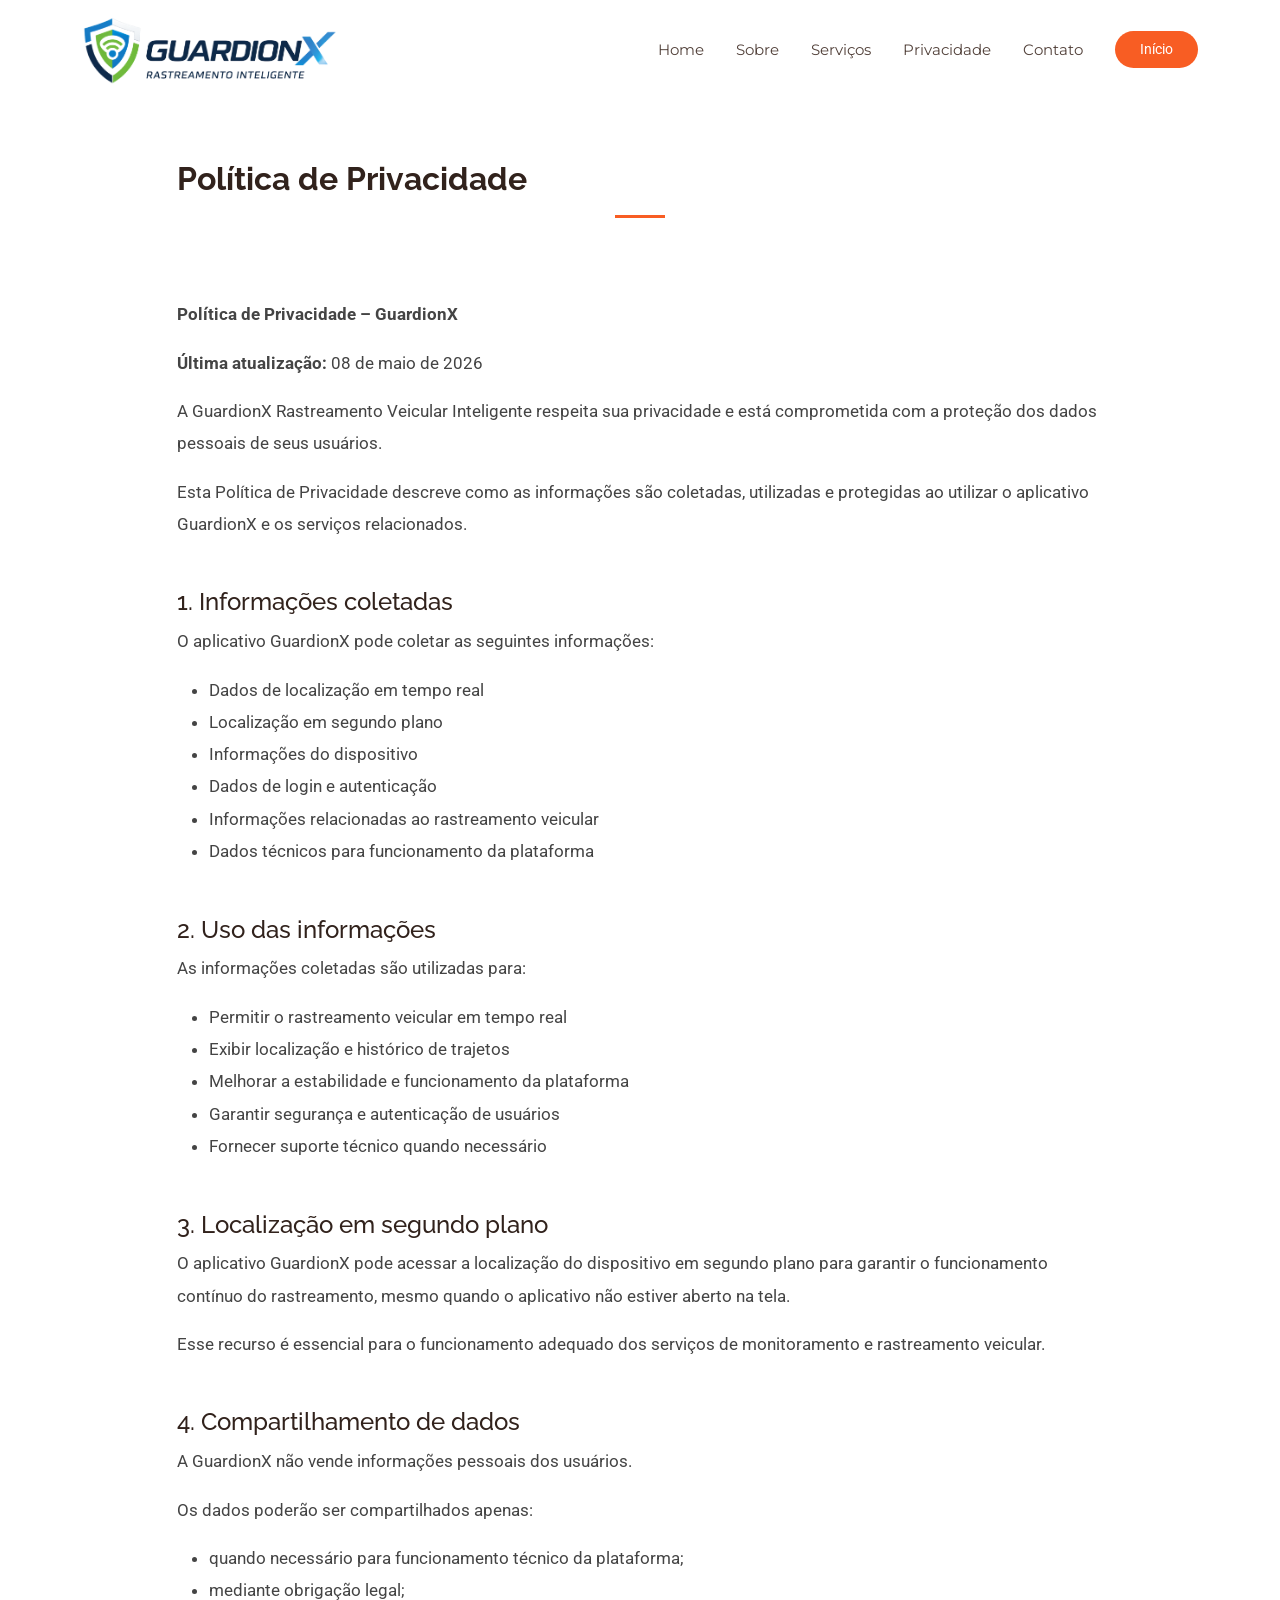
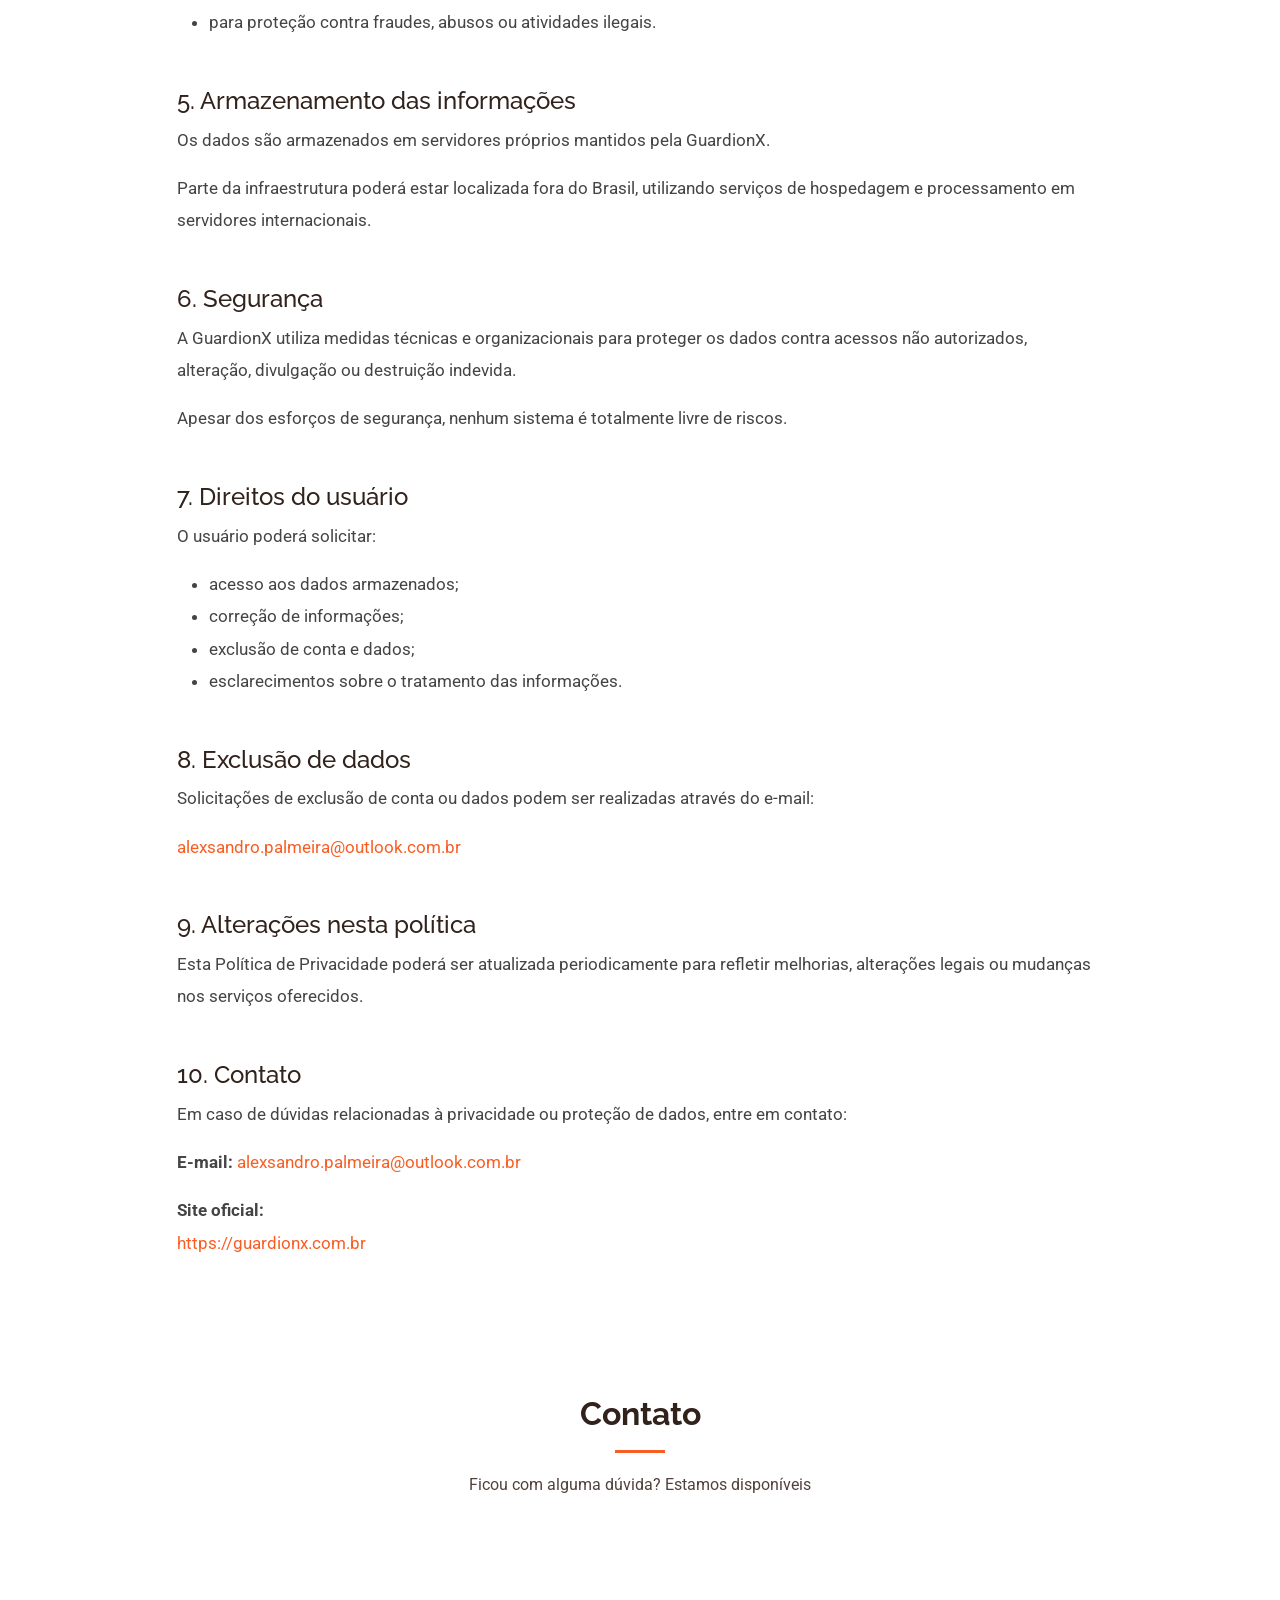
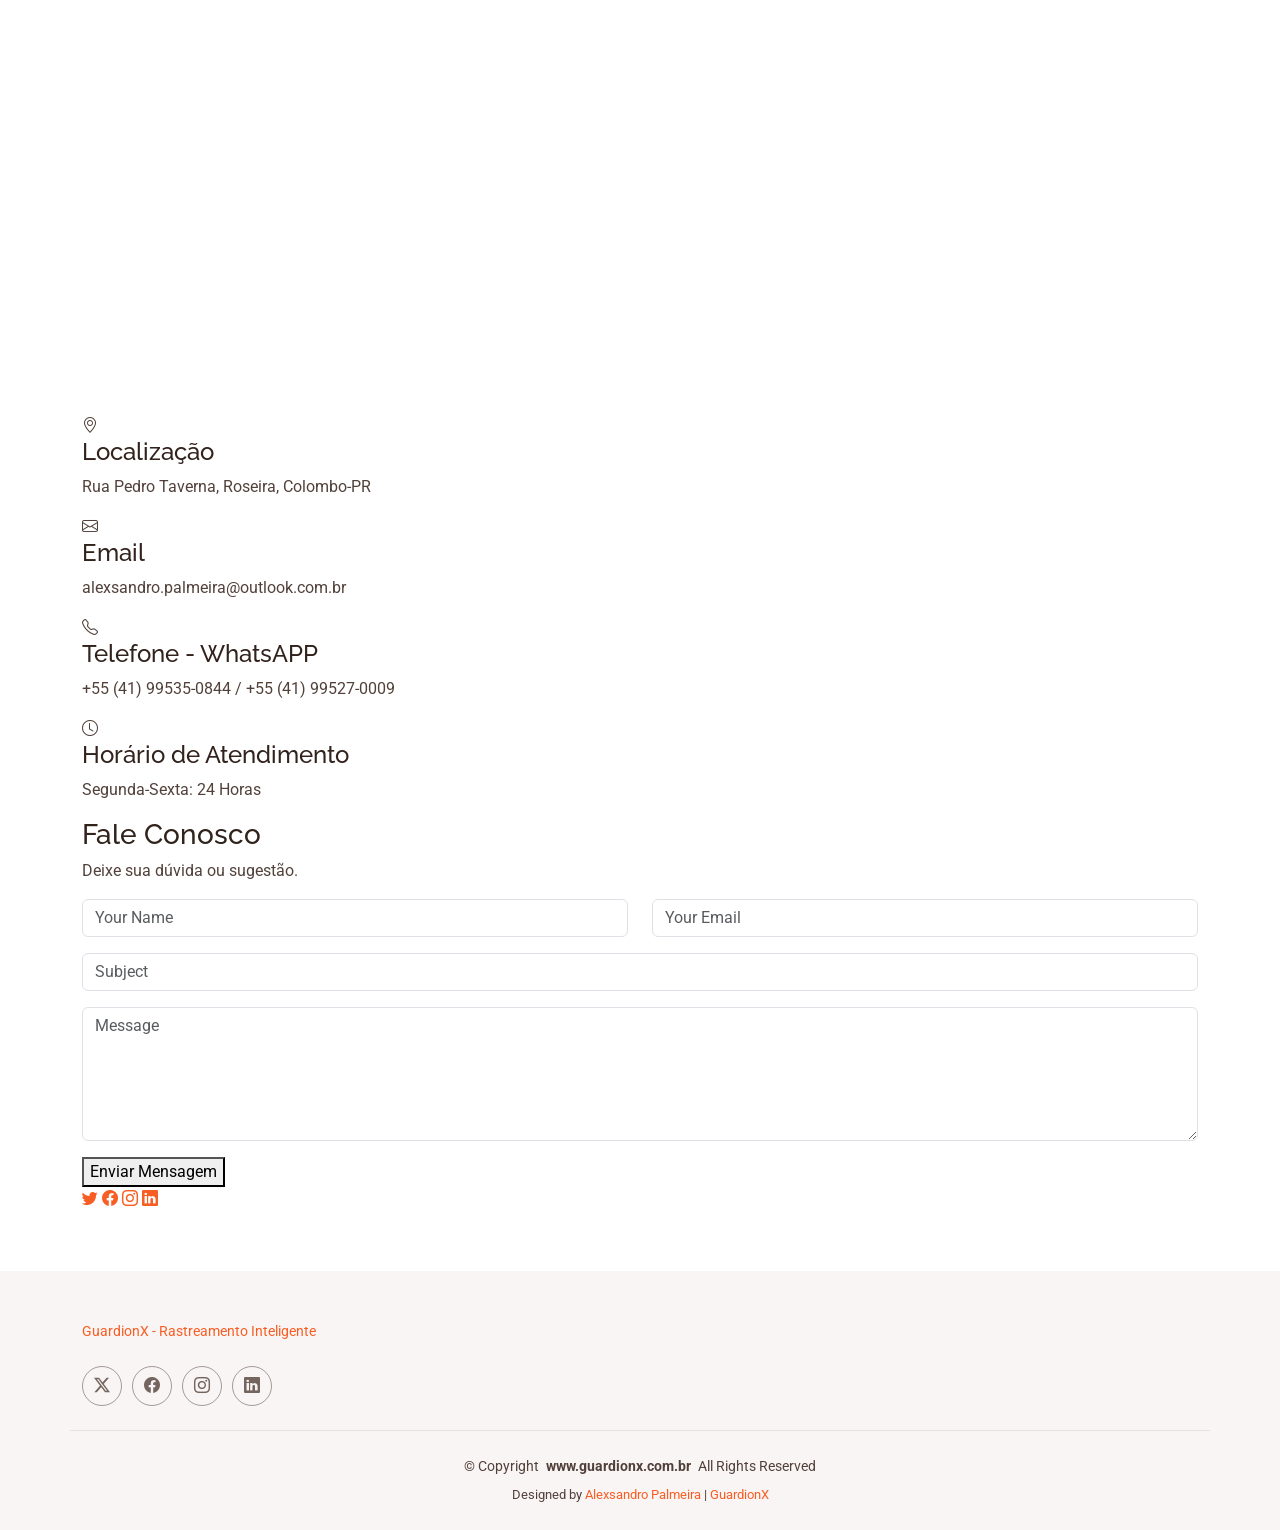
==== privacidade.html @ 287a5822 "Add files via upload" ====
<!DOCTYPE html>
<html lang="pt-BR">

<head>
  <meta charset="utf-8">
  <meta content="width=device-width, initial-scale=1.0" name="viewport">
  <!-- <title>GuardionX - Rastreamento Veicular</title> -->
  <title>Rastreamento Veicular em Curitiba e Brasil | GuardionX Monitoramento 24h</title>
  <!-- <meta name="description" content="">
  <meta name="keywords" content=""> -->
  <meta name="description" content="Rastreamento veicular com bloqueio remoto, monitoramento 24h e telemetria inteligente. Atendemos Curitiba e todo o Brasil. Proteja seu veículo com a GuardionX.">
  <meta name="keywords" content="rastreamento veicular, rastreador veicular, bloqueador veicular, monitoramento de veículos, rastreamento Curitiba, rastreador carro, segurança veicular, rastreamento Colombo, rastreamento Quatro Barras, rastreamento São Jose dos Pinhais, rastreamento Araucaria, rastreamento Fazenda Rio Grande, rastreamento Piraquara">


  <!-- Favicons -->
  <link href="assets/img/logotopo.png" rel="icon">
  <link href="assets/img/apple-touch-icon.png" rel="apple-touch-icon">

  <!-- Fonts -->
  <link href="https://fonts.googleapis.com" rel="preconnect">
  <link href="https://fonts.gstatic.com" rel="preconnect" crossorigin>
  <link href="https://fonts.googleapis.com/css2?family=Roboto:ital,wght@0,100;0,300;0,400;0,500;0,700;0,900;1,100;1,300;1,400;1,500;1,700;1,900&family=Montserrat:ital,wght@0,100;0,200;0,300;0,400;0,500;0,600;0,700;0,800;0,900;1,100;1,200;1,300;1,400;1,500;1,600;1,700;1,800;1,900&family=Raleway:ital,wght@0,100;0,200;0,300;0,400;0,500;0,600;0,700;0,800;0,900;1,100;1,200;1,300;1,400;1,500;1,600;1,700;1,800;1,900&display=swap" rel="stylesheet">

  <!-- Vendor CSS Files -->
  <link href="assets/vendor/bootstrap/css/bootstrap.min.css" rel="stylesheet">
  <link href="assets/vendor/bootstrap-icons/bootstrap-icons.css" rel="stylesheet">
  <link href="assets/vendor/aos/aos.css" rel="stylesheet">
  <link href="assets/vendor/swiper/swiper-bundle.min.css" rel="stylesheet">

  <!-- Main CSS File -->
  <link href="assets/css/main.css" rel="stylesheet">

  <!-- =======================================================
  * Template Name: Scout
  * Template URL: https://bootstrapmade.com/scout-bootstrap-multipurpose-template/
  * Updated: May 05 2025 with Bootstrap v5.3.5
  * Author: BootstrapMade.com
  * License: https://bootstrapmade.com/license/
  ======================================================== -->
<script type="application/ld+json">
{
  "@context": "https://schema.org",
  "@type": "LocalBusiness",
  "name": "GuardionX",
  "image": "https://www.guardionx.com.br/assets/img/logo.png",
  "address": {
    "@type": "PostalAddress",
    "streetAddress": "Rua Pedro Taverna",
    "addressLocality": "Colombo",
    "addressRegion": "PR",
    "addressCountry": "BR"
  },
  "telephone": "+5541995350844",
  "url": "https://www.guardionx.com.br"
}
</script>

</head>

<body class="index-page">

  <header id="header" class="header d-flex align-items-center sticky-top">
    <div class="container-fluid container-xl position-relative d-flex align-items-center">

      <a href="index.html" class="logo d-flex align-items-center me-auto">
        <!-- Uncomment the line below if you also wish to use an image logo -->
        <!-- <img src="assets/img/logo.webp" alt=""> -->
        <img src="assets/img/logo.png" alt="Logotipo da GuardionX - Rastreamento Veicular Inteligente">
        <!--<h1 class="sitename"><b>GuardionX</b> - Rastreamento Veicular Inteligente</h1>-->
      </a>

      <nav id="navmenu" class="navmenu">
        <ul>
          <li><a href="index.html#home" class="active">Home</a></li>
          <li><a href="index.html#sobre">Sobre</a></li>
          <li><a href="index.html#services">Serviços</a></li>
          <li><a href="privacidade.html">Privacidade</a></li>
         <!-- <li class="dropdown"><a href="#"><span>Menu</span> <i class="bi bi-chevron-down toggle-dropdown"></i></a>
            <ul>
              <li><a href="#">Dropdown 1</a></li>
              <li class="dropdown"><a href="#"><span>Deep Dropdown</span> <i class="bi bi-chevron-down toggle-dropdown"></i></a>
                <ul>
                  <li><a href="#">Deep Dropdown 1</a></li>
                  <li><a href="#">Deep Dropdown 2</a></li>
                  <li><a href="#">Deep Dropdown 3</a></li>
                  <li><a href="#">Deep Dropdown 4</a></li>
                  <li><a href="#">Deep Dropdown 5</a></li>
                </ul>
              </li> 
              <li><a href="#">Dropdown 2</a></li>
              <li><a href="#">Dropdown 3</a></li>
              <li><a href="#">Dropdown 4</a></li>
            </ul>
          </li> -->
          <li><a href="#contato">Contato</a></li>
        </ul>
        <i class="mobile-nav-toggle d-xl-none bi bi-list"></i>
      </nav>

      <a class="btn-getstarted" href="index.html#sobre">Início</a>

    </div>
  </header>

  <main class="main">



    <!-- sobre Section -->
<section id="privacidade" class="section">

  <div class="container" data-aos="fade-up">

    <div class="row justify-content-center">
      <div class="col-lg-10">

        <div class="section-title" style="text-align: left;">
          <h2>Política de Privacidade</h2>
        </div>

        <div style="font-size: 17px; line-height: 1.9; color: #444; text-align: left;">

          <p>
            <strong>Política de Privacidade – GuardionX</strong>
          </p>

          <p>
            <strong>Última atualização:</strong> 08 de maio de 2026
          </p>

          <p>
            A GuardionX Rastreamento Veicular Inteligente respeita sua privacidade e está comprometida com a proteção dos dados pessoais de seus usuários.
          </p>

          <p>
            Esta Política de Privacidade descreve como as informações são coletadas, utilizadas e protegidas ao utilizar o aplicativo GuardionX e os serviços relacionados.
          </p>

          <br>

          <h4>1. Informações coletadas</h4>

          <p>
            O aplicativo GuardionX pode coletar as seguintes informações:
          </p>

          <ul>
            <li>Dados de localização em tempo real</li>
            <li>Localização em segundo plano</li>
            <li>Informações do dispositivo</li>
            <li>Dados de login e autenticação</li>
            <li>Informações relacionadas ao rastreamento veicular</li>
            <li>Dados técnicos para funcionamento da plataforma</li>
          </ul>

          <br>

          <h4>2. Uso das informações</h4>

          <p>
            As informações coletadas são utilizadas para:
          </p>

          <ul>
            <li>Permitir o rastreamento veicular em tempo real</li>
            <li>Exibir localização e histórico de trajetos</li>
            <li>Melhorar a estabilidade e funcionamento da plataforma</li>
            <li>Garantir segurança e autenticação de usuários</li>
            <li>Fornecer suporte técnico quando necessário</li>
          </ul>

          <br>

          <h4>3. Localização em segundo plano</h4>

          <p>
            O aplicativo GuardionX pode acessar a localização do dispositivo em segundo plano para garantir o funcionamento contínuo do rastreamento, mesmo quando o aplicativo não estiver aberto na tela.
          </p>

          <p>
            Esse recurso é essencial para o funcionamento adequado dos serviços de monitoramento e rastreamento veicular.
          </p>

          <br>

          <h4>4. Compartilhamento de dados</h4>

          <p>
            A GuardionX não vende informações pessoais dos usuários.
          </p>

          <p>
            Os dados poderão ser compartilhados apenas:
          </p>

          <ul>
            <li>quando necessário para funcionamento técnico da plataforma;</li>
            <li>mediante obrigação legal;</li>
            <li>para proteção contra fraudes, abusos ou atividades ilegais.</li>
          </ul>

          <br>

          <h4>5. Armazenamento das informações</h4>

          <p>
            Os dados são armazenados em servidores próprios mantidos pela GuardionX.
          </p>

          <p>
            Parte da infraestrutura poderá estar localizada fora do Brasil, utilizando serviços de hospedagem e processamento em servidores internacionais.
          </p>

          <br>

          <h4>6. Segurança</h4>

          <p>
            A GuardionX utiliza medidas técnicas e organizacionais para proteger os dados contra acessos não autorizados, alteração, divulgação ou destruição indevida.
          </p>

          <p>
            Apesar dos esforços de segurança, nenhum sistema é totalmente livre de riscos.
          </p>

          <br>

          <h4>7. Direitos do usuário</h4>

          <p>
            O usuário poderá solicitar:
          </p>

          <ul>
            <li>acesso aos dados armazenados;</li>
            <li>correção de informações;</li>
            <li>exclusão de conta e dados;</li>
            <li>esclarecimentos sobre o tratamento das informações.</li>
          </ul>

          <br>

          <h4>8. Exclusão de dados</h4>

          <p>
            Solicitações de exclusão de conta ou dados podem ser realizadas através do e-mail:
          </p>

          <p>
            <a href="mailto:alexsandro.palmeira@outlook.com.br">
              alexsandro.palmeira@outlook.com.br
            </a>
          </p>

          <br>

          <h4>9. Alterações nesta política</h4>

          <p>
            Esta Política de Privacidade poderá ser atualizada periodicamente para refletir melhorias, alterações legais ou mudanças nos serviços oferecidos.
          </p>

          <br>

          <h4>10. Contato</h4>

          <p>
            Em caso de dúvidas relacionadas à privacidade ou proteção de dados, entre em contato:
          </p>

          <p>
            <strong>E-mail:</strong>
            <a href="mailto:alexsandro.palmeira@outlook.com.br">
              alexsandro.palmeira@outlook.com.br
            </a>
          </p>

          <p>
            <strong>Site oficial:</strong><br>
            <a href="https://guardionx.com.br" target="_blank">
              https://guardionx.com.br
            </a>
          </p>

        </div>

      </div>
    </div>

  </div>

</section>

  

    <!-- contato Section -->
    <section id="contato" class="contato section">
      <!-- Section Title -->
      <div class="container section-title" data-aos="fade-up">
        <h2>Contato</h2>
        <p>Ficou com alguma dúvida? Estamos disponíveis </p>
      </div><!-- End Section Title -->

      <div class="container" data-aos="fade-up" data-aos-delay="100">
        <div class="contato-main-wrapper">
          <div class="map-wrapper">
          <iframe src="https://www.google.com/maps/embed?pb=!1m18!1m12!1m3!1d758.387346179599!2d-49.11695130306525!3d-25.286777618746502!2m3!1f0!2f0!3f0!3m2!1i1024!2i768!4f13.1!3m3!1m2!1s0x94dceb850fc1c903%3A0x12a5a2acbe711bee!2sGuardionX!5e0!3m2!1spt-BR!2sbr!4v1777332473505!5m2!1spt-BR!2sbr" width="600" height="450" style="border:0;" allowfullscreen="" loading="lazy" referrerpolicy="no-referrer-when-downgrade"></iframe>
          </div>

          <div class="contato-content">
            <div class="contato-cards-container" data-aos="fade-up" data-aos-delay="300">
              <div class="contato-card">
                <div class="icon-box">
                  <i class="bi bi-geo-alt"></i>
                </div>
                <div class="contato-text">
                  <h4>Localização</h4>
                  <p>Rua Pedro Taverna, Roseira, Colombo-PR </p>
                </div>
              </div>

              <div class="contato-card">
                <div class="icon-box">
                  <i class="bi bi-envelope"></i>
                </div>
                <div class="contato-text">
                  <h4>Email</h4>
                  <p>alexsandro.palmeira@outlook.com.br</p>
                </div>
              </div>

              <div class="contato-card">
                <div class="icon-box">
                  <i class="bi bi-telephone"></i>
                </div>
                <div class="contato-text">
                  <h4>Telefone - WhatsAPP</h4>
                  <p>+55 (41) 99535-0844 / +55 (41) 99527-0009</p>
                </div>
              </div>

              <div class="contato-card">
                <div class="icon-box">
                  <i class="bi bi-clock"></i>
                </div>
                <div class="contato-text">
                  <h4>Horário de Atendimento</h4>
                  <p>Segunda-Sexta: 24 Horas</p>
                </div>
              </div>
            </div>

            <div class="contato-form-container" data-aos="fade-up" data-aos-delay="400">
              <h3>Fale Conosco</h3>
              <p>Deixe sua dúvida ou sugestão.</p>

              <form action="forms/contato.php" method="post" class="php-email-form">
                <div class="row">
                  <div class="col-md-6 form-group">
                    <input type="text" name="name" class="form-control" id="name" placeholder="Your Name" required="">
                  </div>
                  <div class="col-md-6 form-group mt-3 mt-md-0">
                    <input type="email" class="form-control" name="email" id="email" placeholder="Your Email" required="">
                  </div>
                </div>
                <div class="form-group mt-3">
                  <input type="text" class="form-control" name="subject" id="subject" placeholder="Subject" required="">
                </div>
                <div class="form-group mt-3">
                  <textarea class="form-control" name="message" rows="5" placeholder="Message" required=""></textarea>
                </div>

                <div class="my-3">
                  <div class="loading">Carregando</div>
                  <div class="error-message"></div>
                  <div class="sent-message">Sua Mensagem foi enviada. Obrigado!</div>
                </div>

                <div class="form-submit">
                  <button type="submit">Enviar Mensagem</button>
                  <div class="social-links">
                    <a href="#"><i class="bi bi-twitter"></i></a>
                    <a href="#"><i class="bi bi-facebook"></i></a>
                    <a href="#"><i class="bi bi-instagram"></i></a>
                    <a href="#"><i class="bi bi-linkedin"></i></a>
                  </div>
                </div>
              </form>
            </div>
          </div>
        </div>
      </div>
    </section><!-- /contato Section -->

  </main>

  <footer id="footer" class="footer position-relative light-background">

    <div class="container footer-top">
      <div class="row gy-4">
        <div class="col-lg-4 col-md-6 footer-sobre">
          <a href="index.html" class="logo d-flex align-items-center">
            <span class="sitename">GuardionX - Rastreamento Inteligente</span>
          </a>
         <!-- <div class="footer-contato pt-3">
            <p>Rua Pedro Taver</p>
            <p>New York, NY 535022</p>
            <p class="mt-3"><strong>Phone:</strong> <span>+1 5589 55488 55</span></p>
            <p><strong>Email:</strong> <span>info@example.com</span></p>
          </div> -->
          <div class="social-links d-flex mt-4">
            <a href=""><i class="bi bi-twitter-x"></i></a>
            <a href=""><i class="bi bi-facebook"></i></a>
            <a href=""><i class="bi bi-instagram"></i></a>
            <a href=""><i class="bi bi-linkedin"></i></a>
          </div>
        </div>

      <!--  <div class="col-lg-2 col-md-3 footer-links">
          <h4>Useful Links</h4>
          <ul>
            <li><a href="#">Home</a></li>
            <li><a href="#">sobre us</a></li>
            <li><a href="#">Services</a></li>
            <li><a href="#">Terms of service</a></li>
            <li><a href="#">Privacy policy</a></li>
          </ul>
        </div>

        <div class="col-lg-2 col-md-3 footer-links">
          <h4>Our Services</h4>
          <ul>
            <li><a href="#">Web Design</a></li>
            <li><a href="#">Web Development</a></li>
            <li><a href="#">Product Management</a></li>
            <li><a href="#">Marketing</a></li>
            <li><a href="#">Graphic Design</a></li>
          </ul>
        </div>

        <div class="col-lg-2 col-md-3 footer-links">
          <h4>Hic solutasetp</h4>
          <ul>
            <li><a href="#">Molestiae accusamus iure</a></li>
            <li><a href="#">Excepturi dignissimos</a></li>
            <li><a href="#">Suscipit distinctio</a></li>
            <li><a href="#">Dilecta</a></li>
            <li><a href="#">Sit quas consectetur</a></li>
          </ul>
        </div>

        <div class="col-lg-2 col-md-3 footer-links">
          <h4>Nobis illum</h4>
          <ul>
            <li><a href="#">Ipsam</a></li>
            <li><a href="#">Laudantium dolorum</a></li>
            <li><a href="#">Dinera</a></li>
            <li><a href="#">Trodelas</a></li>
            <li><a href="#">Flexo</a></li>
          </ul>
        </div>

      </div>
    </div> -->

    <div class="container copyright text-center mt-4">
      <p>© <span>Copyright</span> <strong class="px-1 sitename">www.guardionx.com.br</strong> <span>All Rights Reserved</span></p>
      <div class="credits">
        <!-- All the links in the footer should remain intact. -->
        <!-- You can delete the links only if you've purchased the pro version. -->
        <!-- Licensing information: https://bootstrapmade.com/license/ -->
        <!-- Purchase the pro version with working PHP/AJAX contato form: [buy-url] -->
        Designed by <a href="https://wwww.guardionx.com.br/">Alexsandro Palmeira</a> | <a href="https://guardionx.com.br">GuardionX</a>
      </div>
    </div>

  </footer>

  <!-- Scroll Top -->
  <a href="#" id="scroll-top" class="scroll-top d-flex align-items-center justify-content-center"><i class="bi bi-arrow-up-short"></i></a>

  <!-- Vendor JS Files -->
  <script src="assets/vendor/bootstrap/js/bootstrap.bundle.min.js"></script>
  <script src="assets/vendor/php-email-form/validate.js"></script>
  <script src="assets/vendor/aos/aos.js"></script>
  <script src="assets/vendor/purecounter/purecounter_vanilla.js"></script>
  <script src="assets/vendor/swiper/swiper-bundle.min.js"></script>

  <!-- Main JS File -->
  <script src="assets/js/main.js"></script>

</body>

</html>
---- assets/css/main.css ----
/**
* Template Name: Scout
* Template URL: https://bootstrapmade.com/scout-bootstrap-multipurpose-template/
* Updated: May 05 2025 with Bootstrap v5.3.5
* Author: BootstrapMade.com
* License: https://bootstrapmade.com/license/
*/

/*--------------------------------------------------------------
# Font & Color Variables
# Help: https://bootstrapmade.com/color-system/
--------------------------------------------------------------*/
/* Fonts */
:root {
  --default-font: "Roboto",  system-ui, -apple-system, "Segoe UI", Roboto, "Helvetica Neue", Arial, "Noto Sans", "Liberation Sans", sans-serif, "Apple Color Emoji", "Segoe UI Emoji", "Segoe UI Symbol", "Noto Color Emoji";
  --heading-font: "Raleway",  sans-serif;
  --nav-font: "Montserrat",  sans-serif;
}

/* Global Colors - The following color variables are used throughout the website. Updating them here will change the color scheme of the entire website */
:root { 
  --background-color: #ffffff; /* Background color for the entire website, including individual sections */
  --default-color: #52413a; /* Default color used for the majority of the text content across the entire website */
  --heading-color: #31221c; /* Color for headings, subheadings and title throughout the website */
  --accent-color: #f85d23; /* Accent color that represents your brand on the website. It's used for buttons, links, and other elements that need to stand out */
  --surface-color: #ffffff; /* The surface color is used as a background of boxed elements within sections, such as cards, icon boxes, or other elements that require a visual separation from the global background. */
  --contrast-color: #ffffff; /* Contrast color for text, ensuring readability against backgrounds of accent, heading, or default colors. */
}

/* Nav Menu Colors - The following color variables are used specifically for the navigation menu. They are separate from the global colors to allow for more customization options */
:root {
  --nav-color: #52413a;  /* The default color of the main navmenu links */
  --nav-hover-color: #f85d23; /* Applied to main navmenu links when they are hovered over or active */
  --nav-mobile-background-color: #ffffff; /* Used as the background color for mobile navigation menu */
  --nav-dropdown-background-color: #ffffff; /* Used as the background color for dropdown items that appear when hovering over primary navigation items */
  --nav-dropdown-color: #52413a; /* Used for navigation links of the dropdown items in the navigation menu. */
  --nav-dropdown-hover-color: #f85d23; /* Similar to --nav-hover-color, this color is applied to dropdown navigation links when they are hovered over. */
}

/* Color Presets - These classes override global colors when applied to any section or element, providing reuse of the sam color scheme. */

.light-background {
  --background-color: #f8f5f4;
  --surface-color: #ffffff;
}

.dark-background {
  --background-color: #060606;
  --default-color: #ffffff;
  --heading-color: #ffffff;
  --surface-color: #343333;
  --contrast-color: #ffffff;
}

/* Smooth scroll */
:root {
  scroll-behavior: smooth;
}

/*--------------------------------------------------------------
# General Styling & Shared Classes
--------------------------------------------------------------*/
body {
  color: var(--default-color);
  background-color: var(--background-color);
  font-family: var(--default-font);
}

a {
  color: var(--accent-color);
  text-decoration: none;
  transition: 0.3s;
}

a:hover {
  color: color-mix(in srgb, var(--accent-color), transparent 25%);
  text-decoration: none;
}

h1,
h2,
h3,
h4,
h5,
h6 {
  color: var(--heading-color);
  font-family: var(--heading-font);
}

/* PHP Email Form Messages
------------------------------*/
.php-email-form .error-message {
  display: none;
  background: #df1529;
  color: #ffffff;
  text-align: left;
  padding: 15px;
  margin-bottom: 24px;
  font-weight: 600;
}

.php-email-form .sent-message {
  display: none;
  color: #ffffff;
  background: #059652;
  text-align: center;
  padding: 15px;
  margin-bottom: 24px;
  font-weight: 600;
}

.php-email-form .loading {
  display: none;
  background: var(--surface-color);
  text-align: center;
  padding: 15px;
  margin-bottom: 24px;
}

.php-email-form .loading:before {
  content: "";
  display: inline-block;
  border-radius: 50%;
  width: 24px;
  height: 24px;
  margin: 0 10px -6px 0;
  border: 3px solid var(--accent-color);
  border-top-color: var(--surface-color);
  animation: php-email-form-loading 1s linear infinite;
}

@keyframes php-email-form-loading {
  0% {
    transform: rotate(0deg);
  }

  100% {
    transform: rotate(360deg);
  }
}

/*--------------------------------------------------------------
# Global Header
--------------------------------------------------------------*/
.header {
  color: var(--default-color);
  background-color: var(--background-color);
  padding: 15px 0;
  transition: all 0.5s;
  z-index: 997;
}

.header .logo {
  line-height: 1;
}

.header .logo img {
  max-height: 70px;
  margin-right: 8px;
}

.header .logo h1 {
  font-size: 26px;
  margin: 0;
  font-weight: 600;
  color: var(--heading-color);
}

.header .btn-getstarted,
.header .btn-getstarted:focus {
  color: var(--contrast-color);
  background: var(--accent-color);
  font-size: 14px;
  padding: 8px 25px;
  margin: 0 0 0 30px;
  border-radius: 50px;
  transition: 0.3s;
}

.header .btn-getstarted:hover,
.header .btn-getstarted:focus:hover {
  color: var(--contrast-color);
  background: color-mix(in srgb, var(--accent-color), transparent 15%);
}

@media (max-width: 1200px) {
  .header .logo {
    order: 1;
  }

  .header .btn-getstarted {
    order: 2;
    margin: 0 15px 0 0;
    padding: 6px 15px;
  }

  .header .navmenu {
    order: 3;
  }
}

/* Global Header on Scroll
------------------------------*/
.scrolled .header {
  --background-color: rgba(244, 239, 237, 0.95);
}

/*--------------------------------------------------------------
# Navigation Menu
--------------------------------------------------------------*/
/* Desktop Navigation */
@media (min-width: 1200px) {
  .navmenu {
    padding: 0;
  }

  .navmenu ul {
    margin: 0;
    padding: 0;
    display: flex;
    list-style: none;
    align-items: center;
  }

  .navmenu li {
    position: relative;
  }

  .navmenu>ul>li {
    white-space: nowrap;
    padding: 15px 14px;
  }

  .navmenu>ul>li:last-child {
    padding-right: 0;
  }

  .navmenu a,
  .navmenu a:focus {
    color: var(--nav-color);
    font-size: 15px;
    padding: 0 2px;
    font-family: var(--nav-font);
    font-weight: 400;
    display: flex;
    align-items: center;
    justify-content: space-between;
    white-space: nowrap;
    transition: 0.3s;
    position: relative;
  }

  .navmenu a i,
  .navmenu a:focus i {
    font-size: 12px;
    line-height: 0;
    margin-left: 5px;
    transition: 0.3s;
  }

  .navmenu>ul>li>a:before {
    content: "";
    position: absolute;
    width: 100%;
    height: 2px;
    bottom: -6px;
    left: 0;
    background-color: var(--accent-color);
    visibility: hidden;
    width: 0px;
    transition: all 0.3s ease-in-out 0s;
  }

  .navmenu a:hover:before,
  .navmenu li:hover>a:before,
  .navmenu .active:before {
    visibility: visible;
    width: 100%;
  }

  .navmenu li:hover>a,
  .navmenu .active,
  .navmenu .active:focus {
    color: var(--nav-hover-color);
  }

  .navmenu .dropdown ul {
    margin: 0;
    padding: 10px 0;
    background: var(--nav-dropdown-background-color);
    display: block;
    position: absolute;
    visibility: hidden;
    left: 14px;
    top: 130%;
    opacity: 0;
    transition: 0.3s;
    border-radius: 4px;
    z-index: 99;
    box-shadow: 0px 0px 30px rgba(0, 0, 0, 0.1);
  }

  .navmenu .dropdown ul li {
    min-width: 200px;
  }

  .navmenu .dropdown ul a {
    padding: 10px 20px;
    font-size: 15px;
    text-transform: none;
    color: var(--nav-dropdown-color);
  }

  .navmenu .dropdown ul a i {
    font-size: 12px;
  }

  .navmenu .dropdown ul a:hover,
  .navmenu .dropdown ul .active:hover,
  .navmenu .dropdown ul li:hover>a {
    color: var(--nav-dropdown-hover-color);
  }

  .navmenu .dropdown:hover>ul {
    opacity: 1;
    top: 100%;
    visibility: visible;
  }

  .navmenu .dropdown .dropdown ul {
    top: 0;
    left: -90%;
    visibility: hidden;
  }

  .navmenu .dropdown .dropdown:hover>ul {
    opacity: 1;
    top: 0;
    left: -100%;
    visibility: visible;
  }
}

/* Mobile Navigation */
@media (max-width: 1199px) {
  .mobile-nav-toggle {
    color: var(--nav-color);
    font-size: 28px;
    line-height: 0;
    margin-right: 10px;
    cursor: pointer;
    transition: color 0.3s;
  }

  .navmenu {
    padding: 0;
    z-index: 9997;
  }

  .navmenu ul {
    display: none;
    list-style: none;
    position: absolute;
    inset: 60px 20px 20px 20px;
    padding: 10px 0;
    margin: 0;
    border-radius: 6px;
    background-color: var(--nav-mobile-background-color);
    border: 1px solid color-mix(in srgb, var(--default-color), transparent 90%);
    box-shadow: none;
    overflow-y: auto;
    transition: 0.3s;
    z-index: 9998;
  }

  .navmenu a,
  .navmenu a:focus {
    color: var(--nav-dropdown-color);
    padding: 10px 20px;
    font-family: var(--nav-font);
    font-size: 17px;
    font-weight: 500;
    display: flex;
    align-items: center;
    justify-content: space-between;
    white-space: nowrap;
    transition: 0.3s;
  }

  .navmenu a i,
  .navmenu a:focus i {
    font-size: 12px;
    line-height: 0;
    margin-left: 5px;
    width: 30px;
    height: 30px;
    display: flex;
    align-items: center;
    justify-content: center;
    border-radius: 50%;
    transition: 0.3s;
    background-color: color-mix(in srgb, var(--accent-color), transparent 90%);
  }

  .navmenu a i:hover,
  .navmenu a:focus i:hover {
    background-color: var(--accent-color);
    color: var(--contrast-color);
  }

  .navmenu a:hover,
  .navmenu .active,
  .navmenu .active:focus {
    color: var(--nav-dropdown-hover-color);
  }

  .navmenu .active i,
  .navmenu .active:focus i {
    background-color: var(--accent-color);
    color: var(--contrast-color);
    transform: rotate(180deg);
  }

  .navmenu .dropdown ul {
    position: static;
    display: none;
    z-index: 99;
    padding: 10px 0;
    margin: 10px 20px;
    background-color: var(--nav-dropdown-background-color);
    transition: all 0.5s ease-in-out;
  }

  .navmenu .dropdown ul ul {
    background-color: rgba(33, 37, 41, 0.1);
  }

  .navmenu .dropdown>.dropdown-active {
    display: block;
    background-color: rgba(33, 37, 41, 0.03);
  }

  .mobile-nav-active {
    overflow: hidden;
  }

  .mobile-nav-active .mobile-nav-toggle {
    color: #fff;
    position: absolute;
    font-size: 32px;
    top: 15px;
    right: 15px;
    margin-right: 0;
    z-index: 9999;
  }

  .mobile-nav-active .navmenu {
    position: fixed;
    overflow: hidden;
    inset: 0;
    background: rgba(33, 37, 41, 0.8);
    transition: 0.3s;
  }

  .mobile-nav-active .navmenu>ul {
    display: block;
  }
}

/*--------------------------------------------------------------
# Global Footer
--------------------------------------------------------------*/
.footer {
  color: var(--default-color);
  background-color: var(--background-color);
  font-size: 14px;
  position: relative;
}

.footer .footer-top {
  padding-top: 50px;
}

.footer .footer-about .logo {
  line-height: 1;
  margin-bottom: 25px;
}

.footer .footer-about .logo img {
  max-height: 40px;
  margin-right: 6px;
}

.footer .footer-about .logo span {
  color: var(--heading-color);
  font-family: var(--heading-font);
  font-size: 13px;
  font-weight: 700;
  letter-spacing: 1px;
}

.footer .footer-about p {
  font-size: 14px;
  font-family: var(--heading-font);
}

.footer .social-links a {
  display: flex;
  align-items: center;
  justify-content: center;
  width: 40px;
  height: 40px;
  border-radius: 50%;
  border: 1px solid color-mix(in srgb, var(--default-color), transparent 50%);
  font-size: 16px;
  color: color-mix(in srgb, var(--default-color), transparent 20%);
  margin-right: 10px;
  transition: 0.3s;
}

.footer .social-links a:hover {
  color: var(--accent-color);
  border-color: var(--accent-color);
}

.footer h4 {
  font-size: 16px;
  font-weight: bold;
  position: relative;
  padding-bottom: 12px;
}

.footer .footer-links {
  margin-bottom: 30px;
}

.footer .footer-links ul {
  list-style: none;
  padding: 0;
  margin: 0;
}

.footer .footer-links ul i {
  padding-right: 2px;
  font-size: 12px;
  line-height: 0;
}

.footer .footer-links ul li {
  padding: 10px 0;
  display: flex;
  align-items: center;
}

.footer .footer-links ul li:first-child {
  padding-top: 0;
}

.footer .footer-links ul a {
  color: color-mix(in srgb, var(--default-color), transparent 30%);
  display: inline-block;
  line-height: 1;
}

.footer .footer-links ul a:hover {
  color: var(--accent-color);
}

.footer .footer-contact p {
  margin-bottom: 5px;
}

.footer .copyright {
  padding: 25px 0;
  border-top: 1px solid color-mix(in srgb, var(--default-color), transparent 90%);
}

.footer .copyright p {
  margin-bottom: 0;
}

.footer .credits {
  margin-top: 8px;
  font-size: 13px;
}

/*--------------------------------------------------------------
# Scroll Top Button
--------------------------------------------------------------*/
.scroll-top {
  position: fixed;
  visibility: hidden;
  opacity: 0;
  right: 15px;
  bottom: -15px;
  z-index: 99999;
  background-color: var(--accent-color);
  width: 44px;
  height: 44px;
  border-radius: 50px;
  transition: all 0.4s;
}

.scroll-top i {
  font-size: 24px;
  color: var(--contrast-color);
  line-height: 0;
}

.scroll-top:hover {
  background-color: color-mix(in srgb, var(--accent-color), transparent 20%);
  color: var(--contrast-color);
}

.scroll-top.active {
  visibility: visible;
  opacity: 1;
  bottom: 15px;
}

/*--------------------------------------------------------------
# Disable aos animation delay on mobile devices
--------------------------------------------------------------*/
@media screen and (max-width: 768px) {
  [data-aos-delay] {
    transition-delay: 0 !important;
  }
}

/*--------------------------------------------------------------
# Global Page Titles & Breadcrumbs
--------------------------------------------------------------*/
.page-title {
  color: var(--default-color);
  background-color: var(--background-color);
  padding: 25px 0;
  position: relative;
}

.page-title h1 {
  font-size: 24px;
  font-weight: 700;
}

.page-title .breadcrumbs ol {
  display: flex;
  flex-wrap: wrap;
  list-style: none;
  padding: 0;
  margin: 0;
  font-size: 14px;
  font-weight: 400;
}

.page-title .breadcrumbs ol li+li {
  padding-left: 10px;
}

.page-title .breadcrumbs ol li+li::before {
  content: "/";
  display: inline-block;
  padding-right: 10px;
  color: color-mix(in srgb, var(--default-color), transparent 70%);
}

/*--------------------------------------------------------------
# Global Sections
--------------------------------------------------------------*/
section,
.section {
  color: var(--default-color);
  background-color: var(--background-color);
  padding: 60px 0;
  scroll-margin-top: 82px;
  overflow: clip;
}

@media (max-width: 1199px) {

  section,
  .section {
    scroll-margin-top: 63px;
  }
}

/*--------------------------------------------------------------
# Global Section Titles
--------------------------------------------------------------*/
.section-title {
  text-align: center;
  padding-bottom: 60px;
  position: relative;
}

.section-title h2 {
  font-size: 32px;
  font-weight: 700;
  margin-bottom: 20px;
  padding-bottom: 20px;
  position: relative;
}

.section-title h2:after {
  content: "";
  position: absolute;
  display: block;
  width: 50px;
  height: 3px;
  background: var(--accent-color);
  left: 0;
  right: 0;
  bottom: 0;
  margin: auto;
}

.section-title p {
  margin-bottom: 0;
}

/*--------------------------------------------------------------
# Hero Section
--------------------------------------------------------------*/
.hero {
  padding: 80px 0;
}

.hero .hero-content {
  margin-bottom: 2rem;
}

@media (min-width: 992px) {
  .hero .hero-content {
    margin-bottom: 0;
  }
}

.hero .hero-tag {
  display: inline-flex;
  align-items: center;
  background-color: color-mix(in srgb, var(--accent-color), transparent 90%);
  padding: 0.5rem 1rem;
  border-radius: 50px;
  margin-bottom: 1rem;
}

.hero .hero-tag i {
  color: var(--accent-color);
  margin-right: 0.5rem;
}

.hero .hero-tag span {
  color: var(--accent-color);
  font-weight: 600;
}

.hero h1 {
  font-size: 2.5rem;
  font-weight: 700;
  margin-bottom: 1rem;
}

.hero h1 .highlight {
  color: var(--accent-color);
}

@media (min-width: 992px) {
  .hero h1 {
    font-size: 1.8rem;
  }
}

.hero .lead {
  color: color-mix(in srgb, var(--default-color), transparent 25%);
  margin-bottom: 1.5rem;
}

.hero .hero-features {
  list-style: none;
  padding-left: 0;
  margin-bottom: 2rem;
}

.hero .hero-features li {
  margin-bottom: 0.5rem;
  display: flex;
  align-items: center;
}

.hero .hero-features li i {
  color: var(--accent-color);
  margin-right: 0.5rem;
}

.hero .hero-cta {
  display: flex;
  flex-wrap: wrap;
  gap: 1rem;
}

.hero .hero-cta .btn-primary {
  background-color: var(--accent-color);
  border-color: var(--accent-color);
  color: var(--contrast-color);
  padding: 0.75rem 1.5rem;
  font-weight: 600;
  transition: all 0.3s ease;
}

.hero .hero-cta .btn-primary:hover {
  background-color: color-mix(in srgb, var(--accent-color), black 10%);
  border-color: color-mix(in srgb, var(--accent-color), black 10%);
}

.hero .hero-cta .btn-link {
  color: var(--heading-color);
  font-weight: 600;
  text-decoration: none;
  display: inline-flex;
  align-items: center;
}

.hero .hero-cta .btn-link i {
  margin-right: 0.5rem;
}

.hero .hero-cta .btn-link:hover {
  color: var(--accent-color);
}

.hero .hero-image-wrapper {
  position: relative;
  padding: 0 40px;
}

.hero .hero-image-wrapper .hero-image {
  border-radius: 10px;
}

.hero .hero-image-wrapper .stat-card {
  position: absolute;
  background-color: var(--surface-color);
  padding: 1rem;
  border-radius: 8px;
  box-shadow: 0 5px 15px rgba(0, 0, 0, 0.1);
  display: flex;
  flex-direction: column;
  align-items: flex-start;
  min-width: 150px;
}

.hero .hero-image-wrapper .stat-card.top-right {
  top: 40px;
  right: 0px;
}

.hero .hero-image-wrapper .stat-card.bottom-left {
  bottom: 40px;
  left: 0px;
}

.hero .hero-image-wrapper .stat-card .stat-value {
  font-size: 1.5rem;
  font-weight: 700;
  color: var(--accent-color);
  margin-bottom: 0.25rem;
}

.hero .hero-image-wrapper .stat-card .stat-label {
  font-size: 0.875rem;
  color: var(--heading-color);
  margin-bottom: 0.5rem;
}

.hero .hero-image-wrapper .stat-card .stat-icon {
  align-self: flex-end;
  font-size: 1.25rem;
  color: color-mix(in srgb, var(--accent-color), transparent 50%);
}

@media (max-width: 575px) {
  .hero .hero-image-wrapper {
    padding: 0;
  }

  .hero .hero-image-wrapper .stat-card {
    position: relative;
  }

  .hero .hero-image-wrapper .stat-card.top-right,
  .hero .hero-image-wrapper .stat-card.bottom-left {
    inset: auto;
    margin-top: 30px;
  }
}

/*--------------------------------------------------------------
# About Section
--------------------------------------------------------------*/
.about .section-heading {
  font-size: 2.5rem;
  color: var(--heading-color);
  margin-bottom: 1.5rem;
  position: relative;
  padding-bottom: 1rem;
  font-weight: 700;
}

.about .section-heading:after {
  content: "";
  position: absolute;
  width: 70px;
  height: 3px;
  background: var(--accent-color);
  bottom: 0;
  left: 50%;
  transform: translateX(-50%);
}

.about .lead {
  font-size: 1.2rem;
  color: color-mix(in srgb, var(--default-color), transparent 25%);
  margin-bottom: 2rem;
  max-width: 800px;
  margin-left: auto;
  margin-right: auto;
}

.about .feature-box {
  background: var(--surface-color);
  border-radius: 12px;
  padding: 2.5rem 1.5rem;
  text-align: center;
  height: 100%;
  box-shadow: 0 10px 30px rgba(0, 0, 0, 0.05);
  transition: all 0.3s ease;
  position: relative;
  overflow: hidden;
  z-index: 1;
}

.about .feature-box:before {
  content: "";
  position: absolute;
  bottom: 0;
  left: 0;
  width: 100%;
  height: 0;
  background: color-mix(in srgb, var(--accent-color), transparent 92%);
  z-index: -1;
  transition: height 0.5s cubic-bezier(0.65, 0, 0.35, 1);
  border-radius: 12px;
}

.about .feature-box:hover {
  transform: translateY(-10px);
  box-shadow: none;
}

.about .feature-box:hover:before {
  height: 100%;
}

.about .feature-box:hover .icon-container {
  background: var(--accent-color);
  color: var(--contrast-color);
}

.about .feature-box .icon-container {
  width: 70px;
  height: 70px;
  border-radius: 50%;
  background: color-mix(in srgb, var(--accent-color), transparent 90%);
  color: var(--accent-color);
  display: flex;
  align-items: center;
  justify-content: center;
  margin: 0 auto 1.5rem;
  font-size: 1.8rem;
  transition: all 0.3s ease;
  box-shadow: 0 5px 15px color-mix(in srgb, var(--accent-color), transparent 85%);
}

.about .feature-box h4 {
  font-size: 1.3rem;
  font-weight: 600;
  margin-bottom: 1rem;
  color: var(--heading-color);
}

.about .feature-box p {
  color: color-mix(in srgb, var(--default-color), transparent 25%);
  font-size: 0.95rem;
  line-height: 1.6;
}

.about .about-content-box {
  padding: 2rem;
}

.about .about-content-box h3 {
  font-size: 2rem;
  color: var(--heading-color);
  margin-bottom: 1.5rem;
  font-weight: 700;
  line-height: 1.3;
}

.about .about-content-box p {
  color: color-mix(in srgb, var(--default-color), transparent 20%);
  margin-bottom: 1.5rem;
  line-height: 1.7;
}

.about .about-content-box .progress-item {
  margin-bottom: 1.2rem;
}

.about .about-content-box .progress-item .progress-title {
  font-weight: 600;
  color: var(--heading-color);
  font-size: 1rem;
}

.about .about-content-box .progress-item .progress-percent {
  font-weight: 700;
  color: var(--accent-color);
}

.about .about-content-box .progress-item .progress {
  height: 8px;
  border-radius: 4px;
  background-color: color-mix(in srgb, var(--accent-color), transparent 90%);
  margin-top: 0.5rem;
  overflow: hidden;
}

.about .about-content-box .progress-item .progress .progress-bar {
  background-color: var(--accent-color);
  border-radius: 4px;
}

.about .about-content-box .btn-discover {
  background: var(--accent-color);
  color: var(--contrast-color);
  border: none;
  border-radius: 30px;
  padding: 0.8rem 2rem;
  font-weight: 600;
  transition: all 0.3s;
  position: relative;
  overflow: hidden;
  z-index: 1;
}

.about .about-content-box .btn-discover:before {
  content: "";
  position: absolute;
  top: 0;
  left: 0;
  width: 0;
  height: 100%;
  background: color-mix(in srgb, var(--accent-color), #000 15%);
  transition: width 0.3s ease;
  z-index: -1;
  border-radius: 30px;
}

.about .about-content-box .btn-discover:hover {
  box-shadow: 0 8px 25px color-mix(in srgb, var(--accent-color), transparent 80%);
}

.about .about-content-box .btn-discover:hover:before {
  width: 100%;
}

.about .about-image-grid {
  position: relative;
  height: 540px;
  margin: 0 2rem;
}

.about .about-image-grid .img-grid-main {
  position: absolute;
  top: 0;
  right: 0;
  width: 70%;
  height: 350px;
  object-fit: cover;
  border-radius: 12px;
  box-shadow: 0 15px 30px rgba(0, 0, 0, 0.1);
  z-index: 1;
}

.about .about-image-grid .img-grid-secondary {
  position: absolute;
  bottom: 0;
  right: 30%;
  width: 50%;
  height: 220px;
  object-fit: cover;
  border-radius: 12px;
  box-shadow: 0 15px 30px rgba(0, 0, 0, 0.1);
  z-index: 2;
}

.about .about-image-grid .img-grid-tertiary {
  position: absolute;
  left: 0;
  bottom: 70px;
  width: 40%;
  height: 260px;
  object-fit: cover;
  border-radius: 12px;
  box-shadow: 0 15px 30px rgba(0, 0, 0, 0.1);
  z-index: 3;
}

.about .about-image-grid .experience-badge {
  position: absolute;
  right: 10px;
  bottom: 30px;
  width: 120px;
  height: 120px;
  background: var(--accent-color);
  border-radius: 50%;
  display: flex;
  flex-direction: column;
  align-items: center;
  justify-content: center;
  color: var(--contrast-color);
  box-shadow: 0 10px 25px rgba(0, 0, 0, 0.15);
  z-index: 4;
}

.about .about-image-grid .experience-badge .years {
  font-size: 2.5rem;
  font-weight: 700;
  line-height: 1;
  margin-bottom: 0.2rem;
}

.about .about-image-grid .experience-badge .text {
  font-size: 0.8rem;
  text-align: center;
  max-width: 90px;
  line-height: 1.2;
}

@media (max-width: 1199px) {
  .about .about-image-grid {
    height: 480px;
  }

  .about .about-image-grid .img-grid-main {
    height: 300px;
  }

  .about .about-image-grid .img-grid-secondary {
    height: 200px;
  }

  .about .about-image-grid .img-grid-tertiary {
    height: 220px;
  }
}

@media (max-width: 991px) {
  .about .section-heading {
    font-size: 2.2rem;
  }

  .about .about-content-box {
    padding: 1.5rem;
    margin-top: 2rem;
  }

  .about .about-content-box h3 {
    font-size: 1.8rem;
  }

  .about .about-image-grid {
    height: 450px;
    margin: 0 auto;
    max-width: 500px;
  }

  .about .about-image-grid .experience-badge {
    width: 100px;
    height: 100px;
  }

  .about .about-image-grid .experience-badge .years {
    font-size: 2rem;
  }
}

@media (max-width: 767px) {
  .about .section-heading {
    font-size: 1.8rem;
  }

  .about .feature-box {
    padding: 1.8rem 1rem;
  }

  .about .feature-box .icon-container {
    width: 60px;
    height: 60px;
    font-size: 1.5rem;
  }

  .about .about-image-grid {
    height: 400px;
    margin-bottom: 2rem;
  }

  .about .about-image-grid .img-grid-main {
    width: 75%;
    height: 250px;
  }

  .about .about-image-grid .img-grid-secondary {
    width: 55%;
    height: 180px;
  }

  .about .about-image-grid .img-grid-tertiary {
    width: 40%;
    height: 180px;
  }
}

/*--------------------------------------------------------------
# Stats Section
--------------------------------------------------------------*/
.stats .stats-overview {
  height: 100%;
  padding: 30px;
}

.stats .stats-overview h3 {
  font-size: 32px;
  font-weight: 700;
  margin-bottom: 20px;
  position: relative;
  padding-bottom: 15px;
}

.stats .stats-overview h3::after {
  content: "";
  position: absolute;
  display: block;
  width: 60px;
  height: 4px;
  background: var(--accent-color);
  bottom: 0;
  left: 0;
  right: 0;
  margin: 0 auto;
}

@media (min-width: 992px) {
  .stats .stats-overview h3::after {
    margin: 0;
  }
}

.stats .stats-overview p {
  font-size: 16px;
  color: color-mix(in srgb, var(--default-color), transparent 30%);
  line-height: 1.7;
  margin-bottom: 0;
}

.stats .stats-grid {
  display: grid;
  grid-template-columns: repeat(2, 1fr);
  gap: 20px;
}

.stats .stats-card {
  background: var(--surface-color);
  border-radius: 10px;
  box-shadow: 0 5px 20px rgba(0, 0, 0, 0.05);
  padding: 20px;
  display: flex;
  align-items: center;
  transition: transform 0.3s ease, box-shadow 0.3s ease;
}

.stats .stats-card:hover {
  transform: translateY(-5px);
  box-shadow: 0 8px 25px rgba(0, 0, 0, 0.1);
}

.stats .stats-card .stats-icon {
  display: flex;
  align-items: center;
  justify-content: center;
  width: 60px;
  height: 60px;
  background: color-mix(in srgb, var(--accent-color), transparent 90%);
  border-radius: 50%;
  margin-right: 15px;
  flex-shrink: 0;
}

.stats .stats-card .stats-icon i {
  font-size: 24px;
  color: var(--accent-color);
}

.stats .stats-card .stats-content {
  flex-grow: 1;
}

.stats .stats-card .stats-content .stats-number {
  display: flex;
  align-items: baseline;
}

.stats .stats-card .stats-content .stats-number .purecounter {
  font-size: 32px;
  font-weight: 700;
  color: var(--heading-color);
  margin: 0;
  line-height: 1;
}

.stats .stats-card .stats-content .stats-number .plus {
  font-size: 24px;
  font-weight: 700;
  color: var(--accent-color);
  margin-left: 2px;
}

.stats .stats-card .stats-content p {
  font-size: 14px;
  color: color-mix(in srgb, var(--default-color), transparent 40%);
  margin: 5px 0 0;
  font-weight: 500;
  font-family: var(--heading-font);
}

@media (max-width: 768px) {
  .stats .stats-grid {
    grid-template-columns: 1fr;
    gap: 15px;
  }

  .stats .stats-card {
    padding: 15px;
  }

  .stats .stats-card .stats-icon {
    width: 50px;
    height: 50px;
  }

  .stats .stats-card .stats-icon i {
    font-size: 20px;
  }

  .stats .stats-card .stats-content .stats-number .purecounter {
    font-size: 28px;
  }

  .stats .stats-card .stats-content .stats-number .plus {
    font-size: 20px;
  }
}

/*--------------------------------------------------------------
# Services Section
--------------------------------------------------------------*/
.services {
  padding-top: 60px;
  padding-bottom: 30px;
}

.services .services-row {
  position: relative;
}

.services .services-headline .services-subtitle {
  color: var(--accent-color);
  font-weight: 600;
  margin-bottom: 10px;
  font-size: 40px;
}

.services .services-headline .services-title {
  color: var(--heading-color);
  font-size: 2.5rem;
  line-height: 1.2;
  font-weight: 700;
  margin-bottom: 20px;
}

.services .services-description {
  margin-bottom: 30px;
}

.services .services-description p {
  font-size: 1.1rem;
  line-height: 1.6;
}

.services .services-image-container {
  position: relative;
  margin-bottom: 30px;
}

.services .services-image-container .services-image {
  position: relative;
  overflow: hidden;
  border-radius: 20px;
  height: 600px;
}

.services .services-image-container .services-image img {
  width: 100%;
  height: 100%;
  object-fit: cover;
}

.services .services-grid {
  margin-left: 50px;
}

@media (max-width: 991px) {
  .services .services-grid {
    margin-left: 0;
    margin-top: 70px;
  }
}

.services .service-card {
  background-color: color-mix(in srgb, var(--accent-color), transparent 92%);
  border-radius: 25px;
  padding: 30px 25px;
  margin-bottom: 25px;
  border: 1px solid rgba(154, 154, 154, 0.3);
  transition: all 0.3s ease;
  height: 100%;
}

.services .service-card:hover {
  background-color: var(--accent-color);
  transform: translateY(-5px);
}

.services .service-card:hover .service-icon {
  color: var(--contrast-color);
  transform: scale(0.95);
}

.services .service-card:hover .service-info h3 a,
.services .service-card:hover .service-info p {
  color: var(--contrast-color);
  transform: scale(0.95);
}

.services .service-card:hover .service-content .read-more-btn {
  background-color: color-mix(in srgb, var(--contrast-color), transparent 84%);
  color: var(--contrast-color);
}

.services .service-content .service-icon {
  width: 65px;
  height: 65px;
  line-height: 65px;
  margin: 0 auto;
  font-size: 48px;
  color: var(--heading-color);
  transition: all 0.3s ease;
}

.services .service-content .service-info h3 {
  font-size: 1.4rem;
  margin: 15px 0;
  transition: all 0.3s ease;
}

.services .service-content .service-info h3 a {
  color: var(--heading-color);
  text-decoration: none;
}

.services .service-content .service-info p {
  font-size: 1rem;
  line-height: 1.6;
  margin-bottom: 15px;
  transition: all 0.3s ease;
}

.services .service-content .service-action {
  margin-top: 20px;
}

.services .service-content .service-action .read-more-btn {
  display: inline-block;
  padding: 8px 16px;
  background-color: var(--accent-color);
  color: var(--contrast-color);
  border-radius: 5px;
  font-weight: 600;
  font-size: 0.9rem;
  transition: all 0.3s ease;
}

.services .service-content .service-action .read-more-btn:hover {
  transform: translateX(5px);
}

.services .service-content .service-action .read-more-btn i {
  margin-left: 5px;
}

@media (max-width: 767px) {
  .services .services-headline .services-title {
    font-size: 2rem;
  }

  .services .services-image-container .services-image {
    height: 350px;
  }

  .services .services-image-container .circular-btn {
    bottom: -40px;
    right: 50%;
    transform: translateX(50%);
  }

  .services .services-image-container .circular-btn .circular-link {
    width: 130px;
    height: 130px;
    font-size: 0.9rem;
  }
}

/*--------------------------------------------------------------
# Clients Section
--------------------------------------------------------------*/
.clients {
  overflow-x: hidden;
  padding: 40px 0;
  /* Responsive adjustments */
}

.clients .clients-slider {
  position: relative;
  width: 100%;
  overflow: hidden;
  padding: 20px 0;
}

.clients .clients-slider:not(:last-child) {
  margin-bottom: 20px;
}

.clients .clients-track {
  display: flex;
  width: fit-content;
  animation-duration: 30s;
  animation-timing-function: linear;
  animation-iteration-count: infinite;
}

.clients .clients-track.track-1 {
  animation-name: scroll-left;
}

.clients .clients-track.track-2 {
  animation-name: scroll-right;
}

.clients .clients-track:hover {
  animation-play-state: paused;
}

.clients .clients-slide {
  flex: 0 0 auto;
  width: 200px;
  height: 100px;
  margin: 0 30px;
  display: flex;
  align-items: center;
  justify-content: center;
  background-color: var(--surface-color);
  border-radius: 10px;
  box-shadow: 0 5px 15px rgba(0, 0, 0, 0.05);
  transition: all 0.3s ease;
  position: relative;
  overflow: hidden;
}

.clients .clients-slide::before {
  content: "";
  position: absolute;
  top: 0;
  left: -100%;
  width: 100%;
  height: 100%;
  background: linear-gradient(90deg, transparent, color-mix(in srgb, var(--default-color), transparent 96%), transparent);
  transition: 0.5s;
}

.clients .clients-slide:hover {
  transform: translateY(-5px);
  box-shadow: 0 8px 25px rgba(0, 0, 0, 0.1);
}

.clients .clients-slide:hover::before {
  left: 100%;
}

.clients .clients-slide:hover img {
  filter: none;
  opacity: 1;
}

.clients .clients-slide img {
  max-width: 80%;
  max-height: 60%;
  filter: grayscale(100%);
  opacity: 0.7;
  transition: all 0.3s ease;
}

@keyframes scroll-left {
  0% {
    transform: translateX(0);
  }

  100% {
    transform: translateX(-2080px);
  }
}

@keyframes scroll-right {
  0% {
    transform: translateX(-2080px);
  }

  100% {
    transform: translateX(0);
  }
}

@media (max-width: 991px) {
  .clients .clients-slide {
    width: 180px;
    height: 90px;
    margin: 0 20px;
  }

  @keyframes scroll-left {
    0% {
      transform: translateX(0);
    }

    100% {
      transform: translateX(-1760px);
    }
  }

  @keyframes scroll-right {
    0% {
      transform: translateX(-1760px);
    }

    100% {
      transform: translateX(0);
    }
  }
}

@media (max-width: 767px) {
  .clients .clients-slide {
    width: 150px;
    height: 75px;
    margin: 0 15px;
  }

  @keyframes scroll-left {
    0% {
      transform: translateX(0);
    }

    100% {
      transform: translateX(-1440px);
    }
  }

  @keyframes scroll-right {
    0% {
      transform: translateX(-1440px);
    }

    100% {
      transform: translateX(0);
    }
  }
}

/*--------------------------------------------------------------
# Testimonials Section
--------------------------------------------------------------*/
.testimonials .testimonial-item {
  background-color: var(--surface-color);
  border-radius: 12px;
  padding: 30px;
  margin-bottom: 20px;
  box-shadow: 0 5px 20px rgba(0, 0, 0, 0.05);
  height: 100%;
  transition: transform 0.3s ease, box-shadow 0.3s ease;
}

.testimonials .testimonial-item:hover {
  transform: translateY(-5px);
  box-shadow: 0 8px 25px rgba(0, 0, 0, 0.08);
}

.testimonials .testimonial-item .stars {
  margin-bottom: 15px;
  color: #FFD700;
}

.testimonials .testimonial-item .stars i {
  margin-right: 2px;
}

.testimonials .testimonial-item p {
  font-size: 16px;
  line-height: 1.6;
  margin-bottom: 25px;
  color: var(--default-color);
}

.testimonials .testimonial-item .testimonial-footer {
  display: flex;
  justify-content: space-between;
  align-items: center;
}

.testimonials .testimonial-item .testimonial-footer .testimonial-author {
  display: flex;
  align-items: center;
}

.testimonials .testimonial-item .testimonial-footer .testimonial-author img {
  width: 50px;
  height: 50px;
  border-radius: 50%;
  object-fit: cover;
  margin-right: 15px;
  border: 3px solid color-mix(in srgb, var(--accent-color), transparent 80%);
}

.testimonials .testimonial-item .testimonial-footer .testimonial-author div h5 {
  margin: 0 0 5px;
  font-size: 18px;
  font-weight: 600;
  color: var(--heading-color);
}

.testimonials .testimonial-item .testimonial-footer .testimonial-author div span {
  font-size: 14px;
  color: color-mix(in srgb, var(--default-color), transparent 30%);
}

.testimonials .testimonial-item .testimonial-footer .quote-icon {
  font-size: 36px;
  color: color-mix(in srgb, var(--accent-color), transparent 70%);
  line-height: 1;
}

.testimonials .testimonial-item .testimonial-footer .quote-icon i {
  transform: scaleX(-1);
}

@media (max-width: 768px) {
  .testimonials .testimonial-item {
    padding: 25px 20px;
  }

  .testimonials .testimonial-item p {
    font-size: 15px;
    margin-bottom: 20px;
  }

  .testimonials .testimonial-item .testimonial-footer .testimonial-author img {
    width: 45px;
    height: 45px;
  }

  .testimonials .testimonial-item .testimonial-footer .testimonial-author div h5 {
    font-size: 16px;
  }

  .testimonials .testimonial-item .testimonial-footer .testimonial-author div span {
    font-size: 13px;
  }

  .testimonials .testimonial-item .testimonial-footer .quote-icon {
    font-size: 30px;
  }
}

@media (max-width: 576px) {
  .testimonials .testimonial-item {
    padding: 20px 15px;
  }

  .testimonials .testimonial-item .testimonial-footer .testimonial-author img {
    width: 40px;
    height: 40px;
    margin-right: 10px;
  }
}

/*--------------------------------------------------------------
# How We Work Section
--------------------------------------------------------------*/
.how-we-work .steps-wrapper {
  position: relative;
  padding: 20px 0;
}

.how-we-work .steps-wrapper::before {
  content: "";
  position: absolute;
  width: 2px;
  background-color: color-mix(in srgb, var(--accent-color), transparent 85%);
  top: 0;
  bottom: 0;
  left: 50%;
  transform: translateX(-50%);
}

.how-we-work .step-item {
  margin-bottom: 50px;
  width: 100%;
  position: relative;
}

.how-we-work .step-item:last-child {
  margin-bottom: 0;
}

.how-we-work .step-item:nth-child(even) .step-content {
  flex-direction: row-reverse;
}

.how-we-work .step-content {
  display: flex;
  align-items: center;
  gap: 30px;
}

.how-we-work .step-icon {
  flex-shrink: 0;
  width: 80px;
  height: 80px;
  background-color: var(--surface-color);
  border-radius: 50%;
  display: flex;
  align-items: center;
  justify-content: center;
  position: relative;
  z-index: 1;
  box-shadow: 0 0 20px rgba(0, 0, 0, 0.1);
  border: 2px solid color-mix(in srgb, var(--accent-color), transparent 85%);
  transition: all 0.3s ease-in-out;
}

.how-we-work .step-icon i {
  font-size: 32px;
  color: var(--accent-color);
  transition: transform 0.3s ease-in-out;
}

.how-we-work .step-info {
  flex: 1;
  background-color: var(--surface-color);
  padding: 30px;
  border-radius: 8px;
  box-shadow: 0 5px 25px rgba(0, 0, 0, 0.05);
  transition: transform 0.3s ease-in-out;
}

.how-we-work .step-info:hover {
  transform: translateY(-5px);
}

.how-we-work .step-number {
  display: inline-block;
  font-family: var(--heading-font);
  font-size: 0.9rem;
  font-weight: 600;
  color: var(--accent-color);
  text-transform: uppercase;
  letter-spacing: 1px;
  margin-bottom: 10px;
}

.how-we-work h3 {
  font-size: 1.3rem;
  margin-bottom: 15px;
  font-weight: 600;
  color: var(--heading-color);
}

.how-we-work p {
  color: color-mix(in srgb, var(--default-color), transparent 20%);
  font-size: 1rem;
  line-height: 1.6;
  margin-bottom: 0;
}

@media (max-width: 991px) {
  .how-we-work .steps-wrapper::before {
    left: 25px;
  }

  .how-we-work .step-item .step-content {
    flex-direction: row !important;
  }

  .how-we-work .step-icon {
    width: 60px;
    height: 60px;
  }

  .how-we-work .step-icon i {
    font-size: 24px;
  }

  .how-we-work .step-info {
    padding: 20px;
  }

  .how-we-work h3 {
    font-size: 1.3rem;
  }
}

@media (max-width: 767px) {
  .how-we-work .step-content {
    gap: 20px;
  }

  .how-we-work .step-icon {
    width: 50px;
    height: 50px;
  }

  .how-we-work .step-icon i {
    font-size: 20px;
  }

  .how-we-work .step-info {
    padding: 15px;
  }

  .how-we-work h3 {
    font-size: 1.2rem;
  }

  .how-we-work p {
    font-size: 0.95rem;
  }
}

/*--------------------------------------------------------------
# Faq Section
--------------------------------------------------------------*/
.faq .faq-tabs .nav-pills {
  display: inline-flex;
  padding: 8px;
  background-color: color-mix(in srgb, var(--default-color), transparent 95%);
  border-radius: 50px;
}

.faq .faq-tabs .nav-pills .nav-item {
  margin: 0 5px;
}

.faq .faq-tabs .nav-pills .nav-item:first-child {
  margin-left: 0;
}

.faq .faq-tabs .nav-pills .nav-item:last-child {
  margin-right: 0;
}

.faq .faq-tabs .nav-pills .nav-link {
  padding: 10px 20px;
  border-radius: 50px;
  font-weight: 500;
  color: var(--default-color);
  transition: all 0.3s ease;
}

.faq .faq-tabs .nav-pills .nav-link:hover {
  color: var(--accent-color);
}

.faq .faq-tabs .nav-pills .nav-link.active {
  background-color: var(--accent-color);
  color: var(--contrast-color);
  box-shadow: 0 5px 15px rgba(0, 0, 0, 0.1);
}

.faq .faq-tabs .nav-pills .nav-link i {
  font-size: 1.1rem;
}

@media (max-width: 768px) {
  .faq .faq-tabs .nav-pills {
    flex-wrap: wrap;
    justify-content: center;
  }

  .faq .faq-tabs .nav-pills .nav-item {
    margin: 5px;
  }
}

.faq .faq-list .faq-item {
  margin-bottom: 20px;
  border-radius: 10px;
  background-color: var(--surface-color);
  box-shadow: 0 5px 25px rgba(0, 0, 0, 0.05);
  overflow: hidden;
  transition: all 0.3s ease;
}

.faq .faq-list .faq-item:hover {
  box-shadow: 0 10px 30px rgba(0, 0, 0, 0.08);
  transform: translateY(-2px);
}

.faq .faq-list .faq-item h3 {
  display: flex;
  align-items: center;
  padding: 20px 25px;
  margin: 0;
  font-size: 1.1rem;
  font-weight: 600;
  cursor: pointer;
  background-color: var(--surface-color);
  transition: all 0.3s ease;
  position: relative;
}

.faq .faq-list .faq-item h3:hover {
  background-color: color-mix(in srgb, var(--accent-color), transparent 95%);
}

.faq .faq-list .faq-item h3 .num {
  display: flex;
  align-items: center;
  justify-content: center;
  width: 28px;
  height: 28px;
  margin-right: 15px;
  background-color: color-mix(in srgb, var(--accent-color), transparent 85%);
  color: var(--accent-color);
  border-radius: 50%;
  font-size: 0.9rem;
  font-weight: 700;
  flex-shrink: 0;
}

.faq .faq-list .faq-item h3 .question {
  flex: 1;
}

.faq .faq-list .faq-item h3 .faq-toggle {
  font-size: 1.2rem;
  transition: all 0.3s ease;
  color: color-mix(in srgb, var(--default-color), transparent 30%);
  margin-left: 15px;
}

.faq .faq-list .faq-item .faq-content {
  padding: 15px;
  display: none;
}

.faq .faq-list .faq-item .faq-content p {
  overflow: hidden;
  padding: 0;
  margin: 0;
}

.faq .faq-list .faq-item .faq-content p:last-child {
  margin-bottom: 0;
  overflow: hidden;
}

.faq .faq-list .faq-item.faq-active h3 {
  background-color: color-mix(in srgb, var(--accent-color), transparent 90%);
}

.faq .faq-list .faq-item.faq-active h3 .faq-toggle {
  transform: rotate(45deg);
  color: var(--accent-color);
}

.faq .faq-list .faq-item.faq-active .faq-content {
  display: block;
}

.faq .faq-cta {
  background-color: color-mix(in srgb, var(--accent-color), transparent 92%);
  padding: 30px;
  border-radius: 10px;
}

.faq .faq-cta p {
  font-size: 1.1rem;
  margin-bottom: 20px;
}

.faq .faq-cta .btn-primary {
  background-color: var(--accent-color);
  border-color: var(--accent-color);
  padding: 10px 25px;
  border-radius: 50px;
  font-weight: 500;
  transition: all 0.3s ease;
}

.faq .faq-cta .btn-primary:hover {
  background-color: color-mix(in srgb, var(--accent-color), #000 15%);
  border-color: color-mix(in srgb, var(--accent-color), #000 15%);
  transform: translateY(-2px);
}

@media (max-width: 576px) {
  .faq .faq-list .faq-item h3 {
    padding: 15px 20px;
    font-size: 1rem;
  }

  .faq .faq-list .faq-item h3 .num {
    width: 24px;
    height: 24px;
    margin-right: 10px;
    font-size: 0.8rem;
  }

  .faq .faq-list .faq-item .faq-content .content-inner {
    padding: 0 20px;
  }

  .faq .faq-list .faq-item .faq-content.faq-active .content-inner {
    padding: 15px 20px;
  }
}

/*--------------------------------------------------------------
# Call To Action Section
--------------------------------------------------------------*/
.call-to-action .cta-wrapper {
  display: flex;
  align-items: center;
  gap: 3rem;
  background-color: var(--surface-color);
  border-radius: 1rem;
  padding: 3rem;
  position: relative;
  overflow: hidden;
  box-shadow: 0 10px 30px rgba(0, 0, 0, 0.05);
}

.call-to-action .cta-content {
  position: relative;
  z-index: 2;
  flex: 1;
}

.call-to-action .cta-content h2 {
  font-size: 2.5rem;
  font-weight: 700;
  margin-bottom: 1rem;
  line-height: 1.2;
}

.call-to-action .cta-content p {
  font-size: 1.1rem;
  margin-bottom: 2rem;
  max-width: 600px;
  opacity: 0.9;
}

.call-to-action .cta-buttons {
  display: flex;
  gap: 1rem;
  flex-wrap: wrap;
}

.call-to-action .cta-buttons .btn-primary {
  padding: 0.8rem 2rem;
  background-color: var(--accent-color);
  color: var(--contrast-color);
  border-radius: 50px;
  font-weight: 600;
  transition: all 0.3s ease;
  display: inline-flex;
  align-items: center;
  justify-content: center;
}

.call-to-action .cta-buttons .btn-primary:hover {
  background-color: color-mix(in srgb, var(--accent-color), white 15%);
  transform: translateY(-3px);
  box-shadow: 0 10px 20px rgba(0, 0, 0, 0.1);
}

.call-to-action .cta-buttons .btn-outline {
  padding: 0.8rem 2rem;
  background-color: transparent;
  color: var(--default-color);
  border: 2px solid var(--default-color);
  border-radius: 50px;
  font-weight: 600;
  transition: all 0.3s ease;
  display: inline-flex;
  align-items: center;
  justify-content: center;
}

.call-to-action .cta-buttons .btn-outline:hover {
  background-color: var(--contrast-color);
  color: var(--heading-color);
  transform: translateY(-3px);
}

.call-to-action .cta-image {
  position: relative;
  z-index: 2;
  flex: 1;
  display: flex;
  justify-content: center;
  align-items: center;
}

.call-to-action .cta-image img {
  max-width: 100%;
  height: auto;
  filter: drop-shadow(0 10px 15px rgba(0, 0, 0, 0.1));
  transition: transform 0.3s ease;
}

.call-to-action .cta-image img:hover {
  transform: translateY(-5px);
}

@media (max-width: 992px) {
  .call-to-action .cta-wrapper {
    flex-direction: column;
    padding: 2.5rem;
  }

  .call-to-action .cta-content {
    text-align: center;
  }

  .call-to-action .cta-content h2 {
    font-size: 2rem;
  }

  .call-to-action .cta-content p {
    margin-left: auto;
    margin-right: auto;
  }

  .call-to-action .cta-buttons {
    justify-content: center;
  }

  .call-to-action .cta-image img {
    max-width: 80%;
  }
}

@media (max-width: 768px) {
  .call-to-action .cta-wrapper {
    padding: 2rem;
  }

  .call-to-action .cta-content h2 {
    font-size: 1.8rem;
  }

  .call-to-action .cta-content p {
    font-size: 1rem;
  }

  .call-to-action .cta-buttons .btn-primary,
  .call-to-action .cta-buttons .btn-outline {
    width: 100%;
    margin-bottom: 0.5rem;
  }
}

/*--------------------------------------------------------------
# Team Section
--------------------------------------------------------------*/
.team .row {
  align-items: center;
}

@media (max-width: 991px) {
  .team .team-intro {
    margin-bottom: 40px;
  }
}

.team .team-intro .team-intro-content {
  height: 100%;
  display: flex;
  flex-direction: column;
  justify-content: center;
  padding: 20px;
}

.team .team-intro .team-intro-content h2 {
  font-size: 32px;
  font-weight: 700;
  margin-bottom: 20px;
  position: relative;
  padding-bottom: 15px;
}

.team .team-intro .team-intro-content h2:after {
  content: "";
  position: absolute;
  bottom: 0;
  left: 0;
  width: 60px;
  height: 3px;
  background-color: var(--accent-color);
}

.team .team-intro .team-intro-content p {
  margin-bottom: 30px;
  font-size: 16px;
  color: color-mix(in srgb, var(--default-color), transparent 20%);
}

.team .team-intro .team-navigation {
  display: flex;
  gap: 10px;
}

.team .team-intro .team-navigation button {
  width: 50px;
  height: 50px;
  border-radius: 50%;
  background-color: transparent;
  border: 2px solid var(--accent-color);
  color: var(--accent-color);
  font-size: 20px;
  display: flex;
  align-items: center;
  justify-content: center;
  cursor: pointer;
  transition: all 0.3s ease;
}

.team .team-intro .team-navigation button:hover {
  background-color: var(--accent-color);
  color: var(--contrast-color);
}

.team .member-card {
  display: flex;
  flex-direction: column;
  background-color: var(--surface-color);
  border-radius: 12px;
  overflow: hidden;
  box-shadow: 0 10px 30px rgba(0, 0, 0, 0.05);
  height: 100%;
  transition: transform 0.3s ease, box-shadow 0.3s ease;
}

.team .member-card:hover {
  transform: translateY(-10px);
}

.team .member-card:hover .member-image:before {
  opacity: 0.7;
}

.team .member-card .member-image {
  position: relative;
  overflow: hidden;
  height: 240px;
}

.team .member-card .member-image:before {
  content: "";
  position: absolute;
  top: 0;
  left: 0;
  right: 0;
  bottom: 0;
  background: linear-gradient(to bottom, rgba(0, 0, 0, 0) 0%, rgba(0, 0, 0, 0.6) 100%);
  opacity: 0.4;
  transition: opacity 0.3s ease;
  z-index: 1;
}

.team .member-card .member-image img {
  width: 100%;
  height: 100%;
  object-fit: cover;
  transition: transform 0.5s ease;
}

.team .member-card .member-image:hover img {
  transform: scale(1.05);
}

.team .member-card .member-info {
  padding: 25px;
  position: relative;
  flex-grow: 1;
  display: flex;
  flex-direction: column;
}

.team .member-card .member-info h3 {
  font-size: 22px;
  font-weight: 700;
  margin-bottom: 5px;
}

.team .member-card .member-info span {
  color: var(--accent-color);
  font-size: 14px;
  font-weight: 500;
  margin-bottom: 15px;
}

.team .member-card .member-social {
  display: flex;
  gap: 15px;
  margin-bottom: 15px;
}

.team .member-card .member-social a {
  display: inline-flex;
  align-items: center;
  justify-content: center;
  width: 32px;
  height: 32px;
  background-color: color-mix(in srgb, var(--accent-color), transparent 90%);
  color: var(--accent-color);
  border-radius: 6px;
  font-size: 16px;
  transition: all 0.3s ease;
}

.team .member-card .member-social a:hover {
  background-color: var(--accent-color);
  color: var(--contrast-color);
  transform: translateY(-3px);
}

.team .member-card .member-bio p {
  font-size: 14px;
  line-height: 1.6;
  color: color-mix(in srgb, var(--default-color), transparent 20%);
  margin-bottom: 0;
}

.team .team-carousel-wrap {
  overflow-x: hidden;
  padding: 30px 20px;
}

.team .team-carousel {
  overflow: visible;
}

.team .team-carousel .swiper-slide {
  height: auto;
}

/*--------------------------------------------------------------
# Contact Section
--------------------------------------------------------------*/
.contact {
  background-color: color-mix(in srgb, var(--background-color), #f5f8fd 30%);
}

.contact .container {
  max-width: 1200px;
}

.contact .contact-main-wrapper {
  position: relative;
  display: grid;
  grid-template-columns: 1fr;
  gap: 30px;
}

@media (min-width: 992px) {
  .contact .contact-main-wrapper {
    grid-template-columns: 45% 55%;
    min-height: 600px;
  }
}

.contact .map-wrapper {
  height: 300px;
  width: 100%;
  border-radius: 16px;
  overflow: hidden;
}

@media (min-width: 992px) {
  .contact .map-wrapper {
    height: 100%;
    position: sticky;
    top: 100px;
  }
}

.contact .contact-content {
  display: flex;
  flex-direction: column;
  gap: 30px;
}

.contact .contact-cards-container {
  display: grid;
  grid-template-columns: 1fr;
  gap: 15px;
}

@media (min-width: 576px) {
  .contact .contact-cards-container {
    grid-template-columns: repeat(2, 1fr);
  }
}

.contact .contact-card {
  background-color: var(--surface-color);
  padding: 20px;
  border-radius: 12px;
  display: flex;
  align-items: flex-start;
  gap: 15px;
  box-shadow: 0 5px 15px rgba(0, 0, 0, 0.04);
  transition: transform 0.3s ease, box-shadow 0.3s ease;
}

.contact .contact-card:hover {
  transform: translateY(-5px);
  box-shadow: 0 8px 20px rgba(0, 0, 0, 0.08);
}

.contact .contact-card .icon-box {
  width: 50px;
  height: 50px;
  flex-shrink: 0;
  background-color: color-mix(in srgb, var(--accent-color), transparent 90%);
  border-radius: 10px;
  display: flex;
  justify-content: center;
  align-items: center;
}

.contact .contact-card .icon-box i {
  font-size: 22px;
  color: var(--accent-color);
}

.contact .contact-card .contact-text h4 {
  font-size: 18px;
  font-weight: 600;
  margin-bottom: 8px;
  color: var(--heading-color);
}

.contact .contact-card .contact-text p {
  font-size: 14px;
  line-height: 1.5;
  color: var(--default-color);
  margin-bottom: 0;
}

.contact .contact-form-container {
  background-color: var(--surface-color);
  padding: 30px;
  border-radius: 16px;
  box-shadow: 0 10px 30px rgba(0, 0, 0, 0.08);
}

.contact .contact-form-container h3 {
  font-size: 24px;
  font-weight: 700;
  margin-bottom: 15px;
  color: var(--heading-color);
  position: relative;
  padding-left: 15px;
}

.contact .contact-form-container h3:before {
  content: "";
  position: absolute;
  left: 0;
  top: 0;
  height: 100%;
  width: 4px;
  background-color: var(--accent-color);
  border-radius: 2px;
}

.contact .contact-form-container>p {
  font-size: 15px;
  line-height: 1.6;
  margin-bottom: 25px;
  color: var(--default-color);
}

.contact .contact-form-container .php-email-form .form-control {
  height: auto;
  padding: 14px 20px;
  border-radius: 10px;
  background-color: color-mix(in srgb, var(--background-color), #f5f8fd 30%);
  border: 1px solid color-mix(in srgb, var(--default-color), transparent 90%);
  color: var(--default-color);
  transition: all 0.3s ease;
}

.contact .contact-form-container .php-email-form .form-control:focus {
  background-color: var(--surface-color);
  border-color: var(--accent-color);
  box-shadow: 0 0 0 3px color-mix(in srgb, var(--accent-color), transparent 85%);
}

.contact .contact-form-container .php-email-form .form-control::placeholder {
  color: color-mix(in srgb, var(--default-color), transparent 60%);
}

.contact .contact-form-container .php-email-form textarea.form-control {
  min-height: 140px;
}

.contact .contact-form-container .php-email-form .form-submit {
  display: flex;
  align-items: center;
  justify-content: space-between;
  flex-wrap: wrap;
  gap: 20px;
  margin-top: 10px;
}

@media (max-width: 576px) {
  .contact .contact-form-container .php-email-form .form-submit {
    flex-direction: column;
    align-items: flex-start;
  }
}

.contact .contact-form-container .php-email-form button {
  background-color: var(--accent-color);
  color: var(--contrast-color);
  border: none;
  padding: 12px 28px;
  border-radius: 50px;
  font-weight: 600;
  font-size: 15px;
  letter-spacing: 0.5px;
  transition: all 0.3s ease;
}

.contact .contact-form-container .php-email-form button:hover {
  background-color: color-mix(in srgb, var(--accent-color), #000 15%);
  transform: translateY(-2px);
  box-shadow: 0 6px 15px color-mix(in srgb, var(--accent-color), transparent 75%);
}

.contact .contact-form-container .php-email-form .social-links {
  display: flex;
  gap: 12px;
}

.contact .contact-form-container .php-email-form .social-links a {
  display: flex;
  align-items: center;
  justify-content: center;
  width: 38px;
  height: 38px;
  border-radius: 50%;
  background-color: color-mix(in srgb, var(--background-color), #f5f8fd 20%);
  color: var(--heading-color);
  font-size: 16px;
  transition: all 0.3s ease;
}

.contact .contact-form-container .php-email-form .social-links a:hover {
  background-color: var(--accent-color);
  color: var(--contrast-color);
  transform: translateY(-3px);
}

@media (max-width: 768px) {
  .contact .contact-form-container {
    padding: 25px 20px;
  }

  .contact .contact-form-container h3 {
    font-size: 22px;
  }
}

/*--------------------------------------------------------------
# Service Details Section
--------------------------------------------------------------*/
.service-details .swiper-wrapper {
  height: auto !important;
}

.service-details .service-sidebar {
  position: sticky;
  top: 100px;
}

.service-details .service-sidebar .service-overview {
  background: var(--surface-color);
  border-radius: 15px;
  overflow: hidden;
  box-shadow: 0 5px 25px rgba(0, 0, 0, 0.05);
  margin-bottom: 30px;
}

.service-details .service-sidebar .service-overview .overview-header {
  background: var(--accent-color);
  color: var(--contrast-color);
  padding: 20px;
  display: flex;
  align-items: center;
  gap: 15px;
}

.service-details .service-sidebar .service-overview .overview-header i {
  font-size: 24px;
}

.service-details .service-sidebar .service-overview .overview-header h3 {
  color: var(--contrast-color);
  margin: 0;
  font-size: 20px;
  font-weight: 600;
}

.service-details .service-sidebar .service-overview .overview-content {
  padding: 30px;
}

.service-details .service-sidebar .service-overview .overview-content h2 {
  font-size: 24px;
  font-weight: 700;
  margin-bottom: 15px;
  color: var(--heading-color);
}

.service-details .service-sidebar .service-overview .overview-content p {
  margin-bottom: 25px;
  color: color-mix(in srgb, var(--default-color), transparent 20%);
}

.service-details .service-sidebar .service-overview .overview-content .cta-button .btn-get-started {
  display: inline-block;
  background: var(--accent-color);
  color: var(--contrast-color);
  padding: 12px 25px;
  border-radius: 8px;
  font-weight: 600;
  transition: 0.3s;
  text-align: center;
  width: 100%;
}

.service-details .service-sidebar .service-overview .overview-content .cta-button .btn-get-started:hover {
  background: color-mix(in srgb, var(--accent-color), black 10%);
  transform: translateY(-3px);
  box-shadow: 0 10px 20px rgba(0, 0, 0, 0.1);
}

.service-details .service-sidebar .key-benefits {
  background: var(--surface-color);
  border-radius: 15px;
  padding: 30px;
  margin-bottom: 30px;
  box-shadow: 0 5px 25px rgba(0, 0, 0, 0.05);
}

.service-details .service-sidebar .key-benefits h4 {
  font-size: 20px;
  font-weight: 700;
  margin-bottom: 20px;
  position: relative;
  padding-bottom: 15px;
}

.service-details .service-sidebar .key-benefits h4:after {
  content: "";
  position: absolute;
  bottom: 0;
  left: 0;
  width: 60px;
  height: 3px;
  background: var(--accent-color);
}

.service-details .service-sidebar .key-benefits ul {
  padding-left: 0;
  list-style: none;
}

.service-details .service-sidebar .key-benefits ul li {
  display: flex;
  align-items: center;
  margin-bottom: 15px;
  color: color-mix(in srgb, var(--default-color), transparent 15%);
}

.service-details .service-sidebar .key-benefits ul li i {
  color: var(--accent-color);
  font-size: 18px;
  margin-right: 12px;
}

.service-details .service-sidebar .contact-card {
  background: var(--surface-color);
  border-radius: 15px;
  overflow: hidden;
  box-shadow: 0 5px 25px rgba(0, 0, 0, 0.05);
}

.service-details .service-sidebar .contact-card .contact-header {
  background: var(--accent-color);
  color: var(--contrast-color);
  padding: 20px;
  display: flex;
  align-items: center;
  gap: 15px;
}

.service-details .service-sidebar .contact-card .contact-header i {
  font-size: 24px;
}

.service-details .service-sidebar .contact-card .contact-header h4 {
  color: var(--contrast-color);
  margin: 0;
  font-size: 20px;
  font-weight: 600;
}

.service-details .service-sidebar .contact-card .contact-info {
  padding: 30px;
}

.service-details .service-sidebar .contact-card .contact-info .info-row {
  display: flex;
  align-items: center;
  margin-bottom: 20px;
}

.service-details .service-sidebar .contact-card .contact-info .info-row:last-child {
  margin-bottom: 0;
}

.service-details .service-sidebar .contact-card .contact-info .info-row i {
  font-size: 20px;
  color: var(--accent-color);
  margin-right: 15px;
  width: 40px;
  height: 40px;
  display: flex;
  align-items: center;
  justify-content: center;
  background: color-mix(in srgb, var(--accent-color), transparent 90%);
  border-radius: 50%;
}

.service-details .service-sidebar .contact-card .contact-info .info-row div span {
  display: block;
  font-size: 14px;
  color: color-mix(in srgb, var(--default-color), transparent 30%);
  margin-bottom: 5px;
}

.service-details .service-sidebar .contact-card .contact-info .info-row div p {
  margin: 0;
  font-weight: 600;
  color: var(--heading-color);
}

.service-details .service-content .image-gallery {
  margin-bottom: 40px;
}

.service-details .service-content .image-gallery .service-details-slider {
  border-radius: 15px;
  overflow: hidden;
  box-shadow: 0 10px 30px rgba(0, 0, 0, 0.1);
}

.service-details .service-content .image-gallery .service-details-slider .swiper-pagination {
  bottom: 20px;
}

.service-details .service-content .image-gallery .service-details-slider .swiper-pagination .swiper-pagination-bullet {
  width: 10px;
  height: 10px;
  background: var(--contrast-color);
  opacity: 0.7;
  transition: all 0.3s ease;
}

.service-details .service-content .image-gallery .service-details-slider .swiper-pagination .swiper-pagination-bullet.swiper-pagination-bullet-active {
  opacity: 1;
  width: 25px;
  border-radius: 5px;
}

.service-details .service-content .image-gallery .service-details-slider .swiper-button-next,
.service-details .service-content .image-gallery .service-details-slider .swiper-button-prev {
  width: 45px;
  height: 45px;
  background: var(--accent-color);
  border-radius: 50%;
  color: var(--contrast-color);
  transition: 0.3s;
}

.service-details .service-content .image-gallery .service-details-slider .swiper-button-next::after,
.service-details .service-content .image-gallery .service-details-slider .swiper-button-prev::after {
  font-size: 16px;
  font-weight: bold;
}

.service-details .service-content .image-gallery .service-details-slider .swiper-button-next:hover,
.service-details .service-content .image-gallery .service-details-slider .swiper-button-prev:hover {
  background: color-mix(in srgb, var(--accent-color), black 15%);
  transform: scale(1.1);
}

.service-details .service-content .section-header {
  margin-bottom: 25px;
}

.service-details .service-content .section-header h3 {
  font-size: 24px;
  font-weight: 700;
  margin-bottom: 15px;
}

.service-details .service-content .section-header .divider {
  width: 70px;
  height: 3px;
  background: var(--accent-color);
}

.service-details .service-content .details-content {
  margin-bottom: 40px;
}

.service-details .service-content .details-content p {
  margin-bottom: 15px;
  color: color-mix(in srgb, var(--default-color), transparent 20%);
  line-height: 1.7;
}

.service-details .service-content .details-content p:last-child {
  margin-bottom: 0;
}

.service-details .service-content .service-features {
  margin-bottom: 40px;
}

.service-details .service-content .service-features .feature-card {
  background: var(--surface-color);
  border-radius: 12px;
  padding: 30px;
  height: 100%;
  box-shadow: 0 5px 15px rgba(0, 0, 0, 0.05);
  transition: 0.3s;
  position: relative;
  z-index: 1;
  overflow: hidden;
}

.service-details .service-content .service-features .feature-card:before {
  content: "";
  position: absolute;
  top: 0;
  left: 0;
  right: 0;
  height: 0;
  background: color-mix(in srgb, var(--accent-color), transparent 95%);
  z-index: -1;
  transition: 0.4s;
}

.service-details .service-content .service-features .feature-card:hover {
  transform: translateY(-8px);
  box-shadow: 0 15px 30px rgba(0, 0, 0, 0.1);
}

.service-details .service-content .service-features .feature-card:hover:before {
  height: 100%;
}

.service-details .service-content .service-features .feature-card:hover .icon-wrapper {
  background: var(--accent-color);
  color: var(--contrast-color);
  transform: scale(1.1);
}

.service-details .service-content .service-features .feature-card .icon-wrapper {
  width: 60px;
  height: 60px;
  display: flex;
  align-items: center;
  justify-content: center;
  background: color-mix(in srgb, var(--accent-color), transparent 90%);
  color: var(--accent-color);
  font-size: 26px;
  border-radius: 50%;
  margin-bottom: 20px;
  transition: 0.3s;
}

.service-details .service-content .service-features .feature-card h4 {
  font-size: 18px;
  font-weight: 700;
  margin-bottom: 15px;
}

.service-details .service-content .service-features .feature-card p {
  color: color-mix(in srgb, var(--default-color), transparent 20%);
  margin-bottom: 0;
}

.service-details .service-content .implementation-steps .step-container {
  position: relative;
}

.service-details .service-content .implementation-steps .step-container:before {
  content: "";
  position: absolute;
  top: 0;
  bottom: 0;
  left: 18px;
  width: 2px;
  background: color-mix(in srgb, var(--accent-color), transparent 80%);
}

.service-details .service-content .implementation-steps .step-container .step {
  display: flex;
  margin-bottom: 30px;
  position: relative;
}

.service-details .service-content .implementation-steps .step-container .step:last-child {
  margin-bottom: 0;
}

.service-details .service-content .implementation-steps .step-container .step .step-number {
  width: 40px;
  height: 40px;
  display: flex;
  align-items: center;
  justify-content: center;
  background: var(--accent-color);
  color: var(--contrast-color);
  font-weight: 700;
  border-radius: 50%;
  margin-right: 20px;
  z-index: 2;
  font-size: 14px;
}

.service-details .service-content .implementation-steps .step-container .step .step-content {
  flex: 1;
}

.service-details .service-content .implementation-steps .step-container .step .step-content h4 {
  font-size: 18px;
  font-weight: 700;
  margin-bottom: 10px;
}

.service-details .service-content .implementation-steps .step-container .step .step-content p {
  color: color-mix(in srgb, var(--default-color), transparent 20%);
  margin-bottom: 0;
}

@media (max-width: 991px) {
  .service-details .service-sidebar {
    position: relative;
    top: 0;
    margin-bottom: 40px;
  }
}

@media (max-width: 767px) {
  .service-details .service-content .service-features .feature-card {
    margin-bottom: 20px;
  }
}

/*--------------------------------------------------------------
# Starter Section Section
--------------------------------------------------------------*/
.starter-section {
  /* Add your styles here */
}

/*--------------------------------------------------------------
# Esmaece a logo
--------------------------------------------------------------*/
.scrolled .header .logo img {
  opacity: 0.1;
  transition: 0.3s;
}


/*--------------------------------------------------------------
# Aumenta a imagem principal do site
--------------------------------------------------------------*/
.hero .hero-image {
  width: 140%;   /* aumenta a imagem */
  max-width: none; /* remove limite do bootstrap */
}
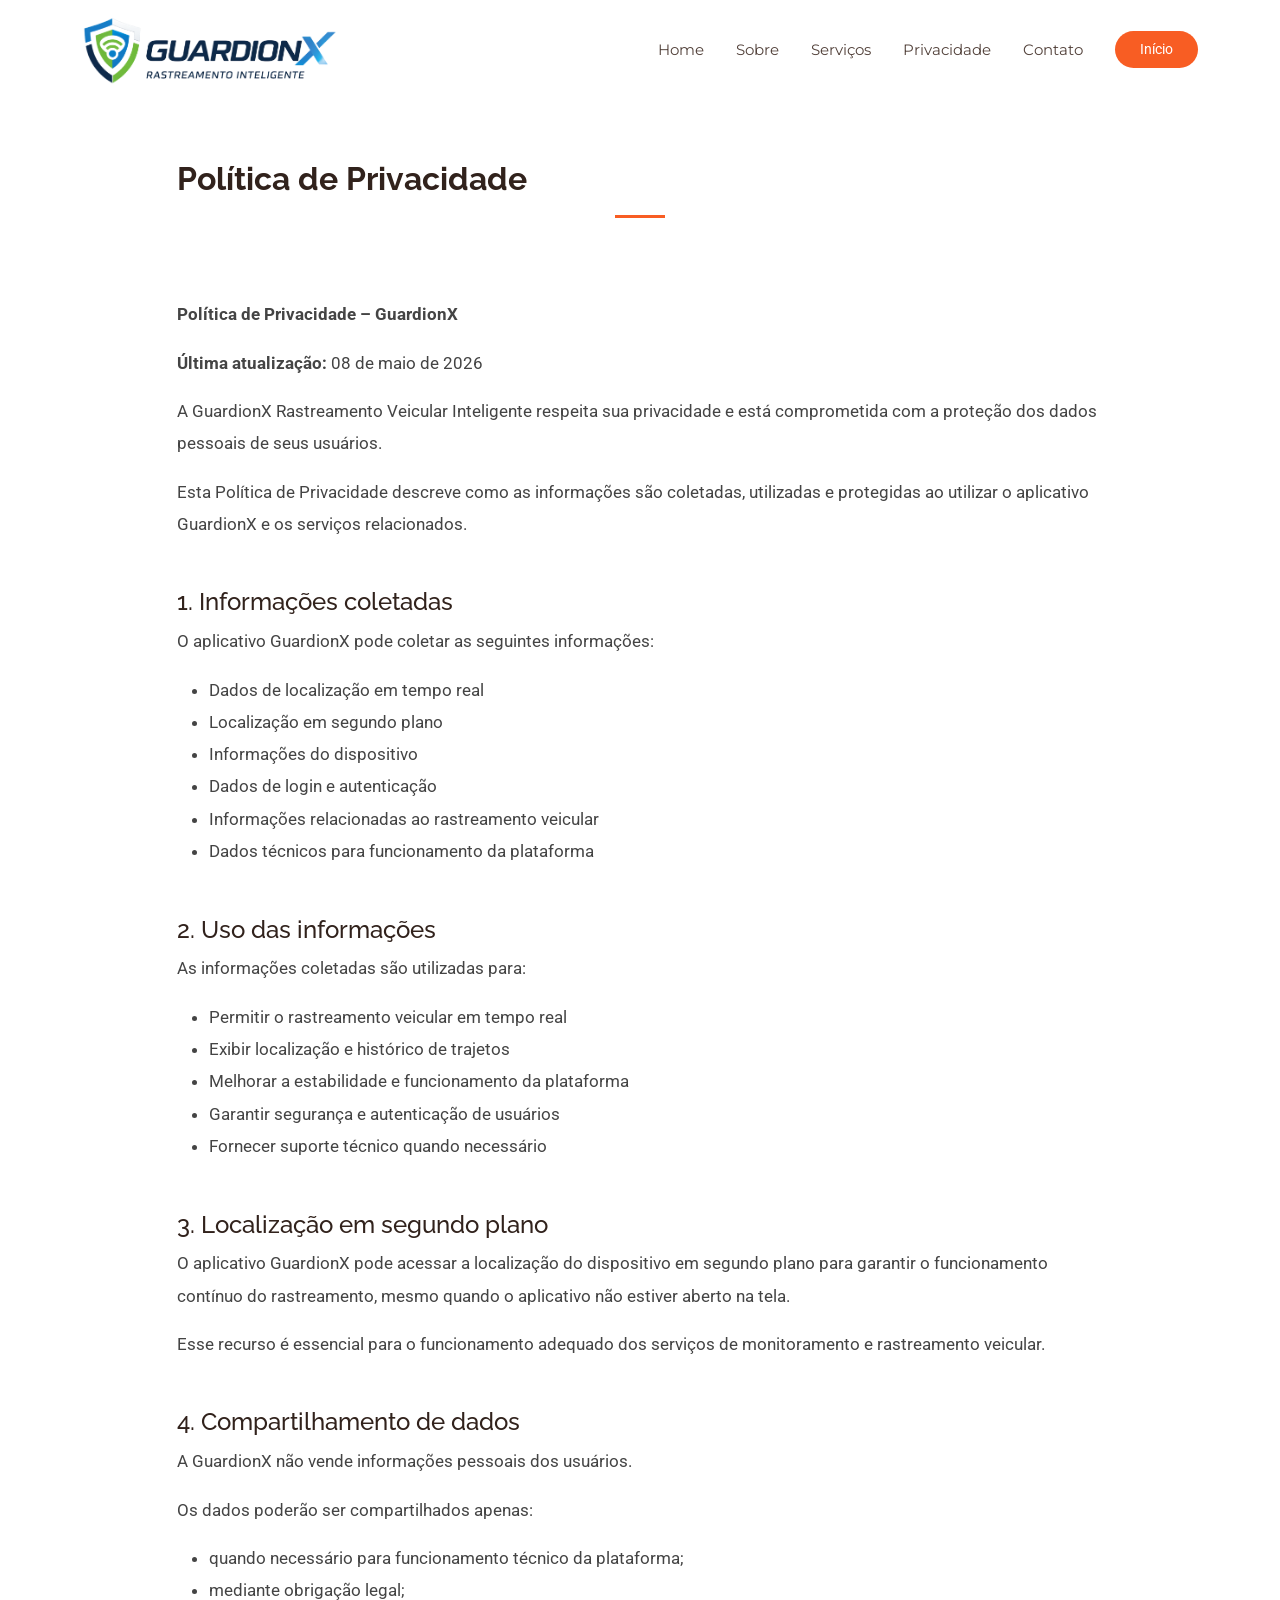
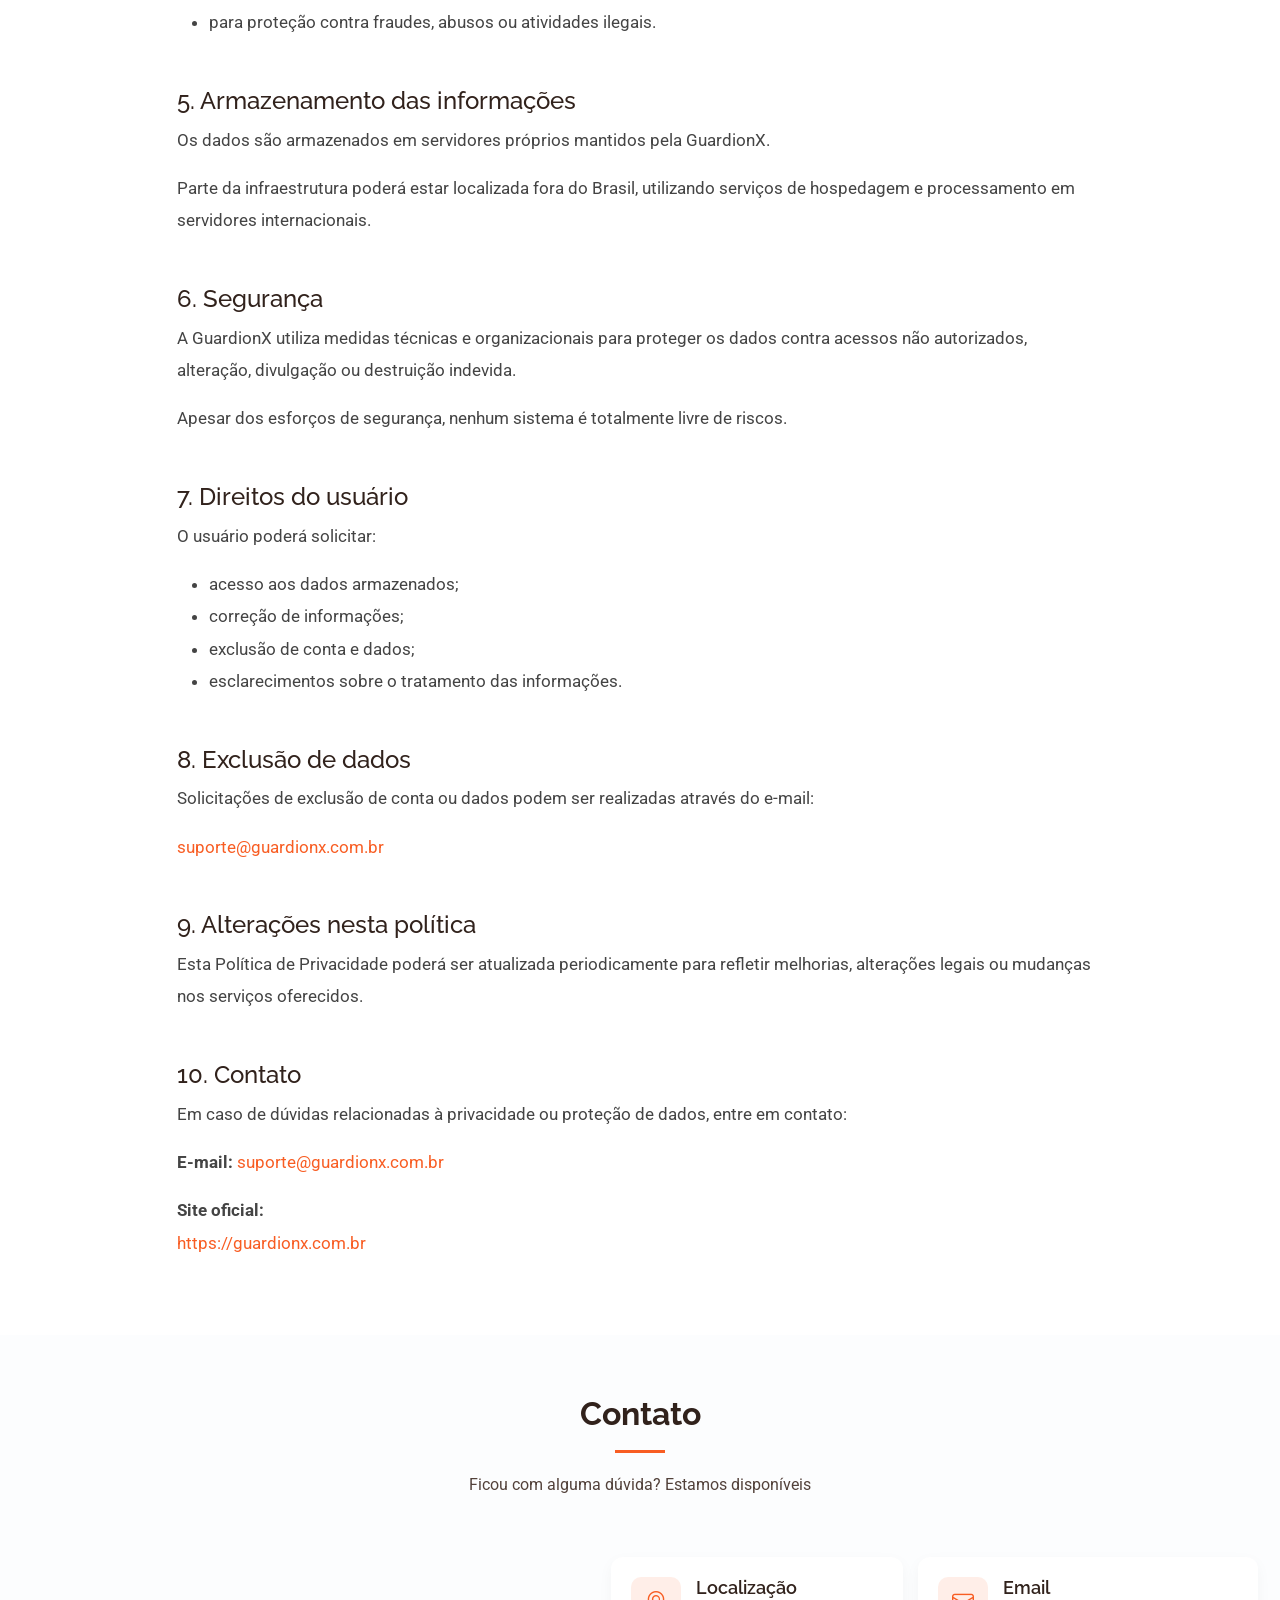
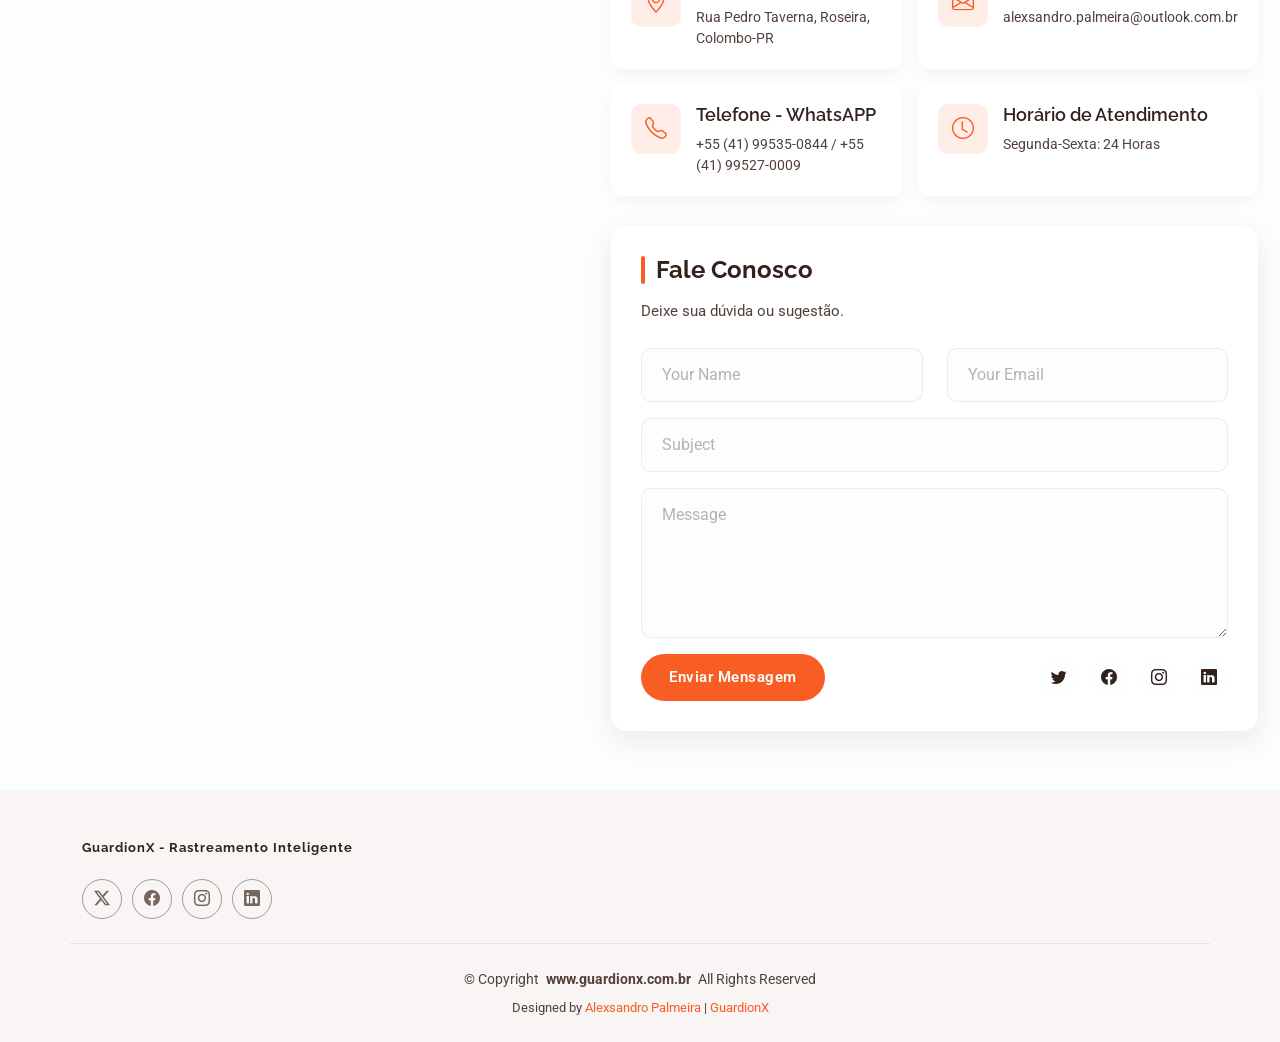
==== commit 1cff6808: "Update privacidade.html" ====
--- a/privacidade.html
+++ b/privacidade.html
@@ -247,8 +247,8 @@
           </p>
 
           <p>
-            <a href="mailto:alexsandro.palmeira@outlook.com.br">
-              alexsandro.palmeira@outlook.com.br
+            <a href="mailto:suporte@guardionx.com.br">
+              suporte@guardionx.com.br
             </a>
           </p>
 
@@ -270,8 +270,8 @@
 
           <p>
             <strong>E-mail:</strong>
-            <a href="mailto:alexsandro.palmeira@outlook.com.br">
-              alexsandro.palmeira@outlook.com.br
+            <a href="mailto:suporte@guardionx.com.br">
+              suporte@guardionx.com.br
             </a>
           </p>
 
--- a/assets/css/main.css
+++ b/assets/css/main.css
@@ -481,17 +481,17 @@
   padding-top: 50px;
 }
 
-.footer .footer-about .logo {
+.footer .footer-sobre .logo {
   line-height: 1;
   margin-bottom: 25px;
 }
 
-.footer .footer-about .logo img {
+.footer .footer-sobre .logo img {
   max-height: 40px;
   margin-right: 6px;
 }
 
-.footer .footer-about .logo span {
+.footer .footer-sobre .logo span {
   color: var(--heading-color);
   font-family: var(--heading-font);
   font-size: 13px;
@@ -499,7 +499,7 @@
   letter-spacing: 1px;
 }
 
-.footer .footer-about p {
+.footer .footer-sobre p {
   font-size: 14px;
   font-family: var(--heading-font);
 }
@@ -566,7 +566,7 @@
   color: var(--accent-color);
 }
 
-.footer .footer-contact p {
+.footer .footer-contato p {
   margin-bottom: 5px;
 }
 
@@ -718,23 +718,23 @@
 }
 
 /*--------------------------------------------------------------
-# Hero Section
+# home Section
 --------------------------------------------------------------*/
-.hero {
+.home {
   padding: 80px 0;
 }
 
-.hero .hero-content {
+.home .home-content {
   margin-bottom: 2rem;
 }
 
 @media (min-width: 992px) {
-  .hero .hero-content {
+  .home .home-content {
     margin-bottom: 0;
   }
 }
 
-.hero .hero-tag {
+.home .home-tag {
   display: inline-flex;
   align-items: center;
   background-color: color-mix(in srgb, var(--accent-color), transparent 90%);
@@ -743,61 +743,61 @@
   margin-bottom: 1rem;
 }
 
-.hero .hero-tag i {
+.home .home-tag i {
   color: var(--accent-color);
   margin-right: 0.5rem;
 }
 
-.hero .hero-tag span {
+.home .home-tag span {
   color: var(--accent-color);
   font-weight: 600;
 }
 
-.hero h1 {
+.home h1 {
   font-size: 2.5rem;
   font-weight: 700;
   margin-bottom: 1rem;
 }
 
-.hero h1 .highlight {
+.home h1 .highlight {
   color: var(--accent-color);
 }
 
 @media (min-width: 992px) {
-  .hero h1 {
+  .home h1 {
     font-size: 1.8rem;
   }
 }
 
-.hero .lead {
+.home .lead {
   color: color-mix(in srgb, var(--default-color), transparent 25%);
   margin-bottom: 1.5rem;
 }
 
-.hero .hero-features {
+.home .home-features {
   list-style: none;
   padding-left: 0;
   margin-bottom: 2rem;
 }
 
-.hero .hero-features li {
+.home .home-features li {
   margin-bottom: 0.5rem;
   display: flex;
   align-items: center;
 }
 
-.hero .hero-features li i {
+.home .home-features li i {
   color: var(--accent-color);
   margin-right: 0.5rem;
 }
 
-.hero .hero-cta {
+.home .home-cta {
   display: flex;
   flex-wrap: wrap;
   gap: 1rem;
 }
 
-.hero .hero-cta .btn-primary {
+.home .home-cta .btn-primary {
   background-color: var(--accent-color);
   border-color: var(--accent-color);
   color: var(--contrast-color);
@@ -806,12 +806,12 @@
   transition: all 0.3s ease;
 }
 
-.hero .hero-cta .btn-primary:hover {
+.home .home-cta .btn-primary:hover {
   background-color: color-mix(in srgb, var(--accent-color), black 10%);
   border-color: color-mix(in srgb, var(--accent-color), black 10%);
 }
 
-.hero .hero-cta .btn-link {
+.home .home-cta .btn-link {
   color: var(--heading-color);
   font-weight: 600;
   text-decoration: none;
@@ -819,24 +819,24 @@
   align-items: center;
 }
 
-.hero .hero-cta .btn-link i {
+.home .home-cta .btn-link i {
   margin-right: 0.5rem;
 }
 
-.hero .hero-cta .btn-link:hover {
+.home .home-cta .btn-link:hover {
   color: var(--accent-color);
 }
 
-.hero .hero-image-wrapper {
+.home .home-image-wrapper {
   position: relative;
   padding: 0 40px;
 }
 
-.hero .hero-image-wrapper .hero-image {
+.home .home-image-wrapper .home-image {
   border-radius: 10px;
 }
 
-.hero .hero-image-wrapper .stat-card {
+.home .home-image-wrapper .stat-card {
   position: absolute;
   background-color: var(--surface-color);
   padding: 1rem;
@@ -848,55 +848,55 @@
   min-width: 150px;
 }
 
-.hero .hero-image-wrapper .stat-card.top-right {
+.home .home-image-wrapper .stat-card.top-right {
   top: 40px;
   right: 0px;
 }
 
-.hero .hero-image-wrapper .stat-card.bottom-left {
+.home .home-image-wrapper .stat-card.bottom-left {
   bottom: 40px;
   left: 0px;
 }
 
-.hero .hero-image-wrapper .stat-card .stat-value {
+.home .home-image-wrapper .stat-card .stat-value {
   font-size: 1.5rem;
   font-weight: 700;
   color: var(--accent-color);
   margin-bottom: 0.25rem;
 }
 
-.hero .hero-image-wrapper .stat-card .stat-label {
+.home .home-image-wrapper .stat-card .stat-label {
   font-size: 0.875rem;
   color: var(--heading-color);
   margin-bottom: 0.5rem;
 }
 
-.hero .hero-image-wrapper .stat-card .stat-icon {
+.home .home-image-wrapper .stat-card .stat-icon {
   align-self: flex-end;
   font-size: 1.25rem;
   color: color-mix(in srgb, var(--accent-color), transparent 50%);
 }
 
 @media (max-width: 575px) {
-  .hero .hero-image-wrapper {
+  .home .home-image-wrapper {
     padding: 0;
   }
 
-  .hero .hero-image-wrapper .stat-card {
+  .home .home-image-wrapper .stat-card {
     position: relative;
   }
 
-  .hero .hero-image-wrapper .stat-card.top-right,
-  .hero .hero-image-wrapper .stat-card.bottom-left {
+  .home .home-image-wrapper .stat-card.top-right,
+  .home .home-image-wrapper .stat-card.bottom-left {
     inset: auto;
     margin-top: 30px;
   }
 }
 
 /*--------------------------------------------------------------
-# About Section
+# sobre Section
 --------------------------------------------------------------*/
-.about .section-heading {
+.sobre .section-heading {
   font-size: 2.5rem;
   color: var(--heading-color);
   margin-bottom: 1.5rem;
@@ -905,7 +905,7 @@
   font-weight: 700;
 }
 
-.about .section-heading:after {
+.sobre .section-heading:after {
   content: "";
   position: absolute;
   width: 70px;
@@ -916,7 +916,7 @@
   transform: translateX(-50%);
 }
 
-.about .lead {
+.sobre .lead {
   font-size: 1.2rem;
   color: color-mix(in srgb, var(--default-color), transparent 25%);
   margin-bottom: 2rem;
@@ -925,7 +925,7 @@
   margin-right: auto;
 }
 
-.about .feature-box {
+.sobre .feature-box {
   background: var(--surface-color);
   border-radius: 12px;
   padding: 2.5rem 1.5rem;
@@ -938,7 +938,7 @@
   z-index: 1;
 }
 
-.about .feature-box:before {
+.sobre .feature-box:before {
   content: "";
   position: absolute;
   bottom: 0;
@@ -951,21 +951,21 @@
   border-radius: 12px;
 }
 
-.about .feature-box:hover {
+.sobre .feature-box:hover {
   transform: translateY(-10px);
   box-shadow: none;
 }
 
-.about .feature-box:hover:before {
+.sobre .feature-box:hover:before {
   height: 100%;
 }
 
-.about .feature-box:hover .icon-container {
+.sobre .feature-box:hover .icon-container {
   background: var(--accent-color);
   color: var(--contrast-color);
 }
 
-.about .feature-box .icon-container {
+.sobre .feature-box .icon-container {
   width: 70px;
   height: 70px;
   border-radius: 50%;
@@ -980,24 +980,24 @@
   box-shadow: 0 5px 15px color-mix(in srgb, var(--accent-color), transparent 85%);
 }
 
-.about .feature-box h4 {
+.sobre .feature-box h4 {
   font-size: 1.3rem;
   font-weight: 600;
   margin-bottom: 1rem;
   color: var(--heading-color);
 }
 
-.about .feature-box p {
+.sobre .feature-box p {
   color: color-mix(in srgb, var(--default-color), transparent 25%);
   font-size: 0.95rem;
   line-height: 1.6;
 }
 
-.about .about-content-box {
+.sobre .sobre-content-box {
   padding: 2rem;
 }
 
-.about .about-content-box h3 {
+.sobre .sobre-content-box h3 {
   font-size: 2rem;
   color: var(--heading-color);
   margin-bottom: 1.5rem;
@@ -1005,28 +1005,28 @@
   line-height: 1.3;
 }
 
-.about .about-content-box p {
+.sobre .sobre-content-box p {
   color: color-mix(in srgb, var(--default-color), transparent 20%);
   margin-bottom: 1.5rem;
   line-height: 1.7;
 }
 
-.about .about-content-box .progress-item {
+.sobre .sobre-content-box .progress-item {
   margin-bottom: 1.2rem;
 }
 
-.about .about-content-box .progress-item .progress-title {
+.sobre .sobre-content-box .progress-item .progress-title {
   font-weight: 600;
   color: var(--heading-color);
   font-size: 1rem;
 }
 
-.about .about-content-box .progress-item .progress-percent {
+.sobre .sobre-content-box .progress-item .progress-percent {
   font-weight: 700;
   color: var(--accent-color);
 }
 
-.about .about-content-box .progress-item .progress {
+.sobre .sobre-content-box .progress-item .progress {
   height: 8px;
   border-radius: 4px;
   background-color: color-mix(in srgb, var(--accent-color), transparent 90%);
@@ -1034,12 +1034,12 @@
   overflow: hidden;
 }
 
-.about .about-content-box .progress-item .progress .progress-bar {
+.sobre .sobre-content-box .progress-item .progress .progress-bar {
   background-color: var(--accent-color);
   border-radius: 4px;
 }
 
-.about .about-content-box .btn-discover {
+.sobre .sobre-content-box .btn-discover {
   background: var(--accent-color);
   color: var(--contrast-color);
   border: none;
@@ -1052,7 +1052,7 @@
   z-index: 1;
 }
 
-.about .about-content-box .btn-discover:before {
+.sobre .sobre-content-box .btn-discover:before {
   content: "";
   position: absolute;
   top: 0;
@@ -1065,21 +1065,21 @@
   border-radius: 30px;
 }
 
-.about .about-content-box .btn-discover:hover {
+.sobre .sobre-content-box .btn-discover:hover {
   box-shadow: 0 8px 25px color-mix(in srgb, var(--accent-color), transparent 80%);
 }
 
-.about .about-content-box .btn-discover:hover:before {
+.sobre .sobre-content-box .btn-discover:hover:before {
   width: 100%;
 }
 
-.about .about-image-grid {
+.sobre .sobre-image-grid {
   position: relative;
   height: 540px;
   margin: 0 2rem;
 }
 
-.about .about-image-grid .img-grid-main {
+.sobre .sobre-image-grid .img-grid-main {
   position: absolute;
   top: 0;
   right: 0;
@@ -1091,7 +1091,7 @@
   z-index: 1;
 }
 
-.about .about-image-grid .img-grid-secondary {
+.sobre .sobre-image-grid .img-grid-secondary {
   position: absolute;
   bottom: 0;
   right: 30%;
@@ -1103,7 +1103,7 @@
   z-index: 2;
 }
 
-.about .about-image-grid .img-grid-tertiary {
+.sobre .sobre-image-grid .img-grid-tertiary {
   position: absolute;
   left: 0;
   bottom: 70px;
@@ -1115,7 +1115,7 @@
   z-index: 3;
 }
 
-.about .about-image-grid .experience-badge {
+.sobre .sobre-image-grid .experience-badge {
   position: absolute;
   right: 10px;
   bottom: 30px;
@@ -1132,14 +1132,14 @@
   z-index: 4;
 }
 
-.about .about-image-grid .experience-badge .years {
+.sobre .sobre-image-grid .experience-badge .years {
   font-size: 2.5rem;
   font-weight: 700;
   line-height: 1;
   margin-bottom: 0.2rem;
 }
 
-.about .about-image-grid .experience-badge .text {
+.sobre .sobre-image-grid .experience-badge .text {
   font-size: 0.8rem;
   text-align: center;
   max-width: 90px;
@@ -1147,84 +1147,84 @@
 }
 
 @media (max-width: 1199px) {
-  .about .about-image-grid {
+  .sobre .sobre-image-grid {
     height: 480px;
   }
 
-  .about .about-image-grid .img-grid-main {
+  .sobre .sobre-image-grid .img-grid-main {
     height: 300px;
   }
 
-  .about .about-image-grid .img-grid-secondary {
+  .sobre .sobre-image-grid .img-grid-secondary {
     height: 200px;
   }
 
-  .about .about-image-grid .img-grid-tertiary {
+  .sobre .sobre-image-grid .img-grid-tertiary {
     height: 220px;
   }
 }
 
 @media (max-width: 991px) {
-  .about .section-heading {
+  .sobre .section-heading {
     font-size: 2.2rem;
   }
 
-  .about .about-content-box {
+  .sobre .sobre-content-box {
     padding: 1.5rem;
     margin-top: 2rem;
   }
 
-  .about .about-content-box h3 {
+  .sobre .sobre-content-box h3 {
     font-size: 1.8rem;
   }
 
-  .about .about-image-grid {
+  .sobre .sobre-image-grid {
     height: 450px;
     margin: 0 auto;
     max-width: 500px;
   }
 
-  .about .about-image-grid .experience-badge {
+  .sobre .sobre-image-grid .experience-badge {
     width: 100px;
     height: 100px;
   }
 
-  .about .about-image-grid .experience-badge .years {
+  .sobre .sobre-image-grid .experience-badge .years {
     font-size: 2rem;
   }
 }
 
 @media (max-width: 767px) {
-  .about .section-heading {
+  .sobre .section-heading {
     font-size: 1.8rem;
   }
 
-  .about .feature-box {
+  .sobre .feature-box {
     padding: 1.8rem 1rem;
   }
 
-  .about .feature-box .icon-container {
+  .sobre .feature-box .icon-container {
     width: 60px;
     height: 60px;
     font-size: 1.5rem;
   }
 
-  .about .about-image-grid {
+  .sobre .sobre-image-grid {
     height: 400px;
     margin-bottom: 2rem;
   }
 
-  .about .about-image-grid .img-grid-main {
+  .sobre .sobre-image-grid .img-grid-main {
     width: 75%;
     height: 250px;
   }
 
-  .about .about-image-grid .img-grid-secondary {
+  .sobre .sobre-image-grid .img-grid-secondary {
     width: 55%;
     height: 180px;
   }
 
-  .about .about-image-grid .img-grid-tertiary {
+  .sobre .sobre-image-grid .img-grid-tertiary {
     width: 40%;
     height: 180px;
   }
@@ -2494,17 +2494,17 @@
 }
 
 /*--------------------------------------------------------------
-# Contact Section
+# contato Section
 --------------------------------------------------------------*/
-.contact {
+.contato {
   background-color: color-mix(in srgb, var(--background-color), #f5f8fd 30%);
 }
 
-.contact .container {
+.contato .container {
   max-width: 1200px;
 }
 
-.contact .contact-main-wrapper {
+.contato .contato-main-wrapper {
   position: relative;
   display: grid;
   grid-template-columns: 1fr;
@@ -2512,13 +2512,13 @@
 }
 
 @media (min-width: 992px) {
-  .contact .contact-main-wrapper {
+  .contato .contato-main-wrapper {
     grid-template-columns: 45% 55%;
     min-height: 600px;
   }
 }
 
-.contact .map-wrapper {
+.contato .map-wrapper {
   height: 300px;
   width: 100%;
   border-radius: 16px;
@@ -2526,32 +2526,32 @@
 }
 
 @media (min-width: 992px) {
-  .contact .map-wrapper {
+  .contato .map-wrapper {
     height: 100%;
     position: sticky;
     top: 100px;
   }
 }
 
-.contact .contact-content {
+.contato .contato-content {
   display: flex;
   flex-direction: column;
   gap: 30px;
 }
 
-.contact .contact-cards-container {
+.contato .contato-cards-container {
   display: grid;
   grid-template-columns: 1fr;
   gap: 15px;
 }
 
 @media (min-width: 576px) {
-  .contact .contact-cards-container {
+  .contato .contato-cards-container {
     grid-template-columns: repeat(2, 1fr);
   }
 }
 
-.contact .contact-card {
+.contato .contato-card {
   background-color: var(--surface-color);
   padding: 20px;
   border-radius: 12px;
@@ -2562,12 +2562,12 @@
   transition: transform 0.3s ease, box-shadow 0.3s ease;
 }
 
-.contact .contact-card:hover {
+.contato .contato-card:hover {
   transform: translateY(-5px);
   box-shadow: 0 8px 20px rgba(0, 0, 0, 0.08);
 }
 
-.contact .contact-card .icon-box {
+.contato .contato-card .icon-box {
   width: 50px;
   height: 50px;
   flex-shrink: 0;
@@ -2578,33 +2578,33 @@
   align-items: center;
 }
 
-.contact .contact-card .icon-box i {
+.contato .contato-card .icon-box i {
   font-size: 22px;
   color: var(--accent-color);
 }
 
-.contact .contact-card .contact-text h4 {
+.contato .contato-card .contato-text h4 {
   font-size: 18px;
   font-weight: 600;
   margin-bottom: 8px;
   color: var(--heading-color);
 }
 
-.contact .contact-card .contact-text p {
+.contato .contato-card .contato-text p {
   font-size: 14px;
   line-height: 1.5;
   color: var(--default-color);
   margin-bottom: 0;
 }
 
-.contact .contact-form-container {
+.contato .contato-form-container {
   background-color: var(--surface-color);
   padding: 30px;
   border-radius: 16px;
   box-shadow: 0 10px 30px rgba(0, 0, 0, 0.08);
 }
 
-.contact .contact-form-container h3 {
+.contato .contato-form-container h3 {
   font-size: 24px;
   font-weight: 700;
   margin-bottom: 15px;
@@ -2613,7 +2613,7 @@
   padding-left: 15px;
 }
 
-.contact .contact-form-container h3:before {
+.contato .contato-form-container h3:before {
   content: "";
   position: absolute;
   left: 0;
@@ -2624,14 +2624,14 @@
   border-radius: 2px;
 }
 
-.contact .contact-form-container>p {
+.contato .contato-form-container>p {
   font-size: 15px;
   line-height: 1.6;
   margin-bottom: 25px;
   color: var(--default-color);
 }
 
-.contact .contact-form-container .php-email-form .form-control {
+.contato .contato-form-container .php-email-form .form-control {
   height: auto;
   padding: 14px 20px;
   border-radius: 10px;
@@ -2641,21 +2641,21 @@
   transition: all 0.3s ease;
 }
 
-.contact .contact-form-container .php-email-form .form-control:focus {
+.contato .contato-form-container .php-email-form .form-control:focus {
   background-color: var(--surface-color);
   border-color: var(--accent-color);
   box-shadow: 0 0 0 3px color-mix(in srgb, var(--accent-color), transparent 85%);
 }
 
-.contact .contact-form-container .php-email-form .form-control::placeholder {
+.contato .contato-form-container .php-email-form .form-control::placeholder {
   color: color-mix(in srgb, var(--default-color), transparent 60%);
 }
 
-.contact .contact-form-container .php-email-form textarea.form-control {
+.contato .contato-form-container .php-email-form textarea.form-control {
   min-height: 140px;
 }
 
-.contact .contact-form-container .php-email-form .form-submit {
+.contato .contato-form-container .php-email-form .form-submit {
   display: flex;
   align-items: center;
   justify-content: space-between;
@@ -2665,13 +2665,13 @@
 }
 
 @media (max-width: 576px) {
-  .contact .contact-form-container .php-email-form .form-submit {
+  .contato .contato-form-container .php-email-form .form-submit {
     flex-direction: column;
     align-items: flex-start;
   }
 }
 
-.contact .contact-form-container .php-email-form button {
+.contato .contato-form-container .php-email-form button {
   background-color: var(--accent-color);
   color: var(--contrast-color);
   border: none;
@@ -2683,18 +2683,18 @@
   transition: all 0.3s ease;
 }
 
-.contact .contact-form-container .php-email-form button:hover {
+.contato .contato-form-container .php-email-form button:hover {
   background-color: color-mix(in srgb, var(--accent-color), #000 15%);
   transform: translateY(-2px);
   box-shadow: 0 6px 15px color-mix(in srgb, var(--accent-color), transparent 75%);
 }
 
-.contact .contact-form-container .php-email-form .social-links {
+.contato .contato-form-container .php-email-form .social-links {
   display: flex;
   gap: 12px;
 }
 
-.contact .contact-form-container .php-email-form .social-links a {
+.contato .contato-form-container .php-email-form .social-links a {
   display: flex;
   align-items: center;
   justify-content: center;
@@ -2707,18 +2707,18 @@
   transition: all 0.3s ease;
 }
 
-.contact .contact-form-container .php-email-form .social-links a:hover {
+.contato .contato-form-container .php-email-form .social-links a:hover {
   background-color: var(--accent-color);
   color: var(--contrast-color);
   transform: translateY(-3px);
 }
 
 @media (max-width: 768px) {
-  .contact .contact-form-container {
+  .contato .contato-form-container {
     padding: 25px 20px;
   }
 
-  .contact .contact-form-container h3 {
+  .contato .contato-form-container h3 {
     font-size: 22px;
   }
 }
@@ -2841,14 +2841,14 @@
   margin-right: 12px;
 }
 
-.service-details .service-sidebar .contact-card {
+.service-details .service-sidebar .contato-card {
   background: var(--surface-color);
   border-radius: 15px;
   overflow: hidden;
   box-shadow: 0 5px 25px rgba(0, 0, 0, 0.05);
 }
 
-.service-details .service-sidebar .contact-card .contact-header {
+.service-details .service-sidebar .contato-card .contato-header {
   background: var(--accent-color);
   color: var(--contrast-color);
   padding: 20px;
@@ -2857,32 +2857,32 @@
   gap: 15px;
 }
 
-.service-details .service-sidebar .contact-card .contact-header i {
+.service-details .service-sidebar .contato-card .contato-header i {
   font-size: 24px;
 }
 
-.service-details .service-sidebar .contact-card .contact-header h4 {
+.service-details .service-sidebar .contato-card .contato-header h4 {
   color: var(--contrast-color);
   margin: 0;
   font-size: 20px;
   font-weight: 600;
 }
 
-.service-details .service-sidebar .contact-card .contact-info {
+.service-details .service-sidebar .contato-card .contato-info {
   padding: 30px;
 }
 
-.service-details .service-sidebar .contact-card .contact-info .info-row {
+.service-details .service-sidebar .contato-card .contato-info .info-row {
   display: flex;
   align-items: center;
   margin-bottom: 20px;
 }
 
-.service-details .service-sidebar .contact-card .contact-info .info-row:last-child {
+.service-details .service-sidebar .contato-card .contato-info .info-row:last-child {
   margin-bottom: 0;
 }
 
-.service-details .service-sidebar .contact-card .contact-info .info-row i {
+.service-details .service-sidebar .contato-card .contato-info .info-row i {
   font-size: 20px;
   color: var(--accent-color);
   margin-right: 15px;
@@ -2895,14 +2895,14 @@
   border-radius: 50%;
 }
 
-.service-details .service-sidebar .contact-card .contact-info .info-row div span {
+.service-details .service-sidebar .contato-card .contato-info .info-row div span {
   display: block;
   font-size: 14px;
   color: color-mix(in srgb, var(--default-color), transparent 30%);
   margin-bottom: 5px;
 }
 
-.service-details .service-sidebar .contact-card .contact-info .info-row div p {
+.service-details .service-sidebar .contato-card .contato-info .info-row div p {
   margin: 0;
   font-weight: 600;
   color: var(--heading-color);
@@ -3143,7 +3143,7 @@
 /*--------------------------------------------------------------
 # Aumenta a imagem principal do site
 --------------------------------------------------------------*/
-.hero .hero-image {
+.home .home-image {
   width: 140%;   /* aumenta a imagem */
   max-width: none; /* remove limite do bootstrap */
 }
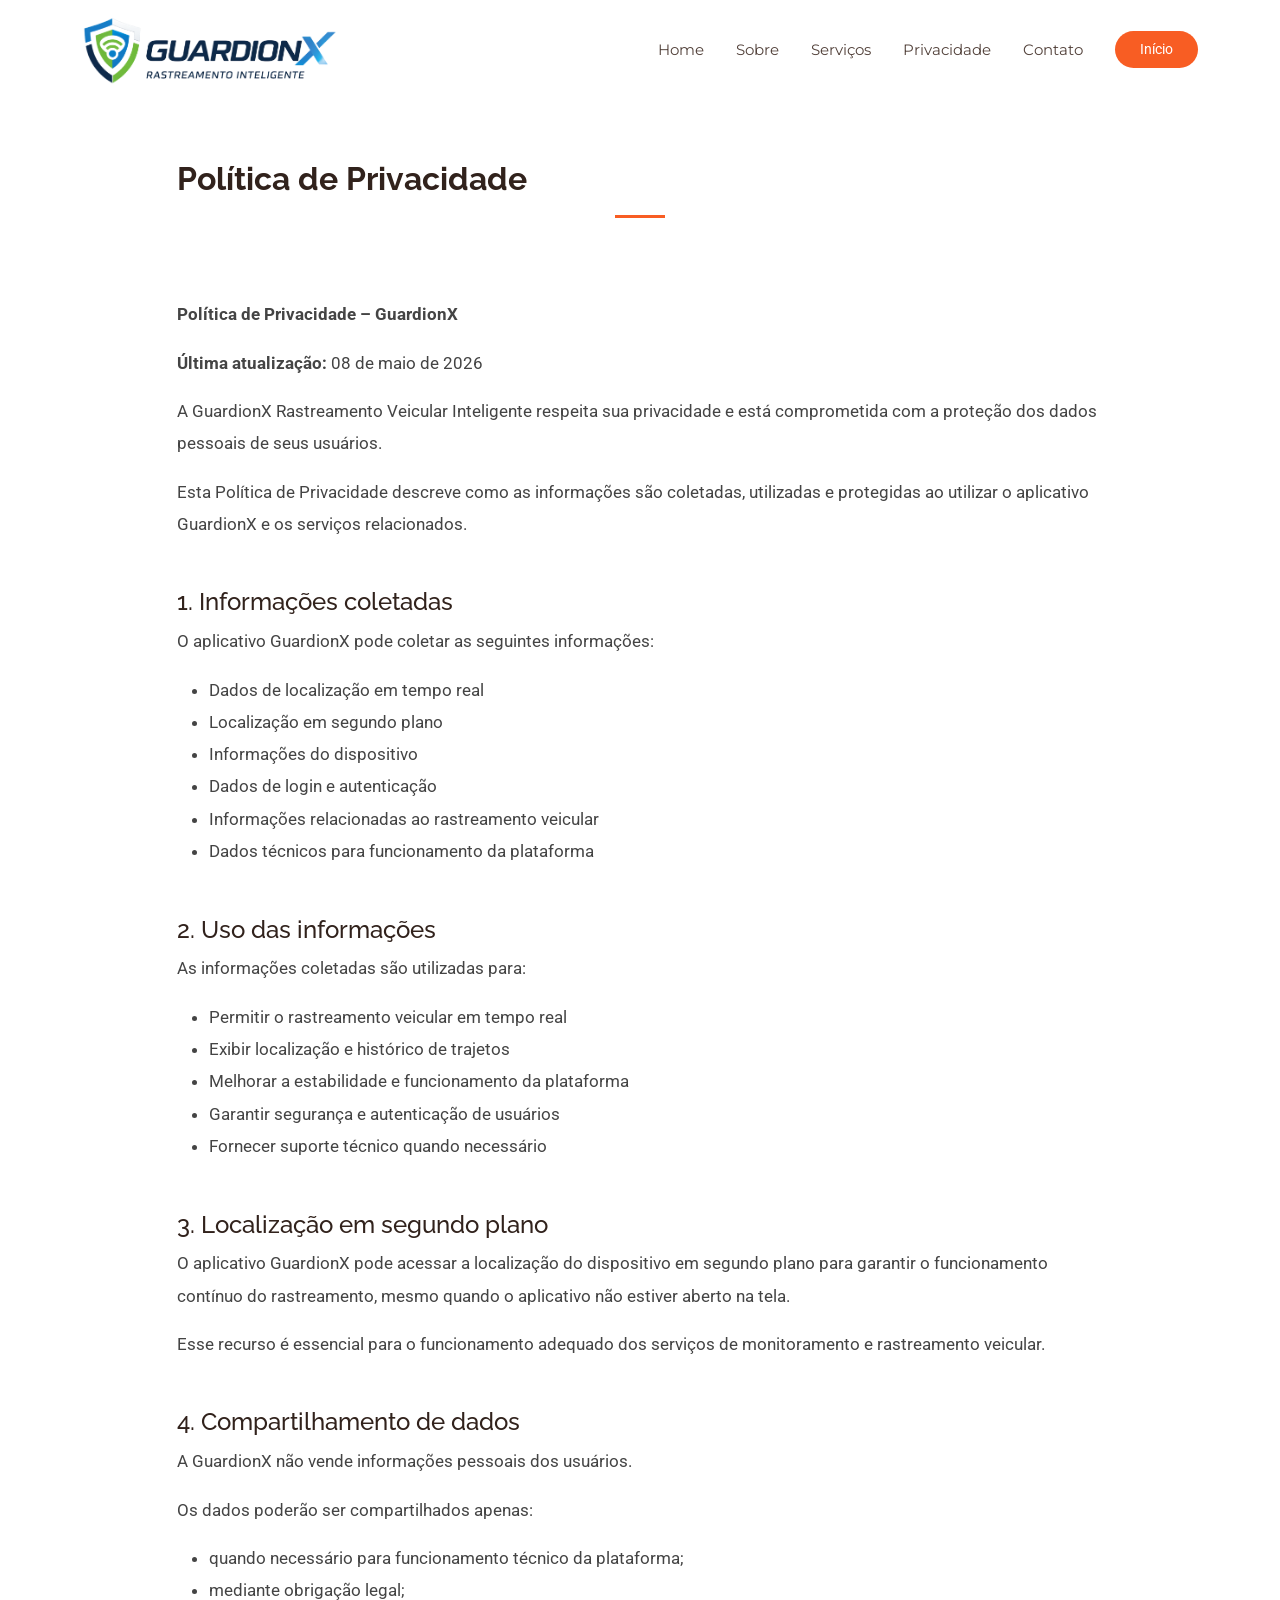
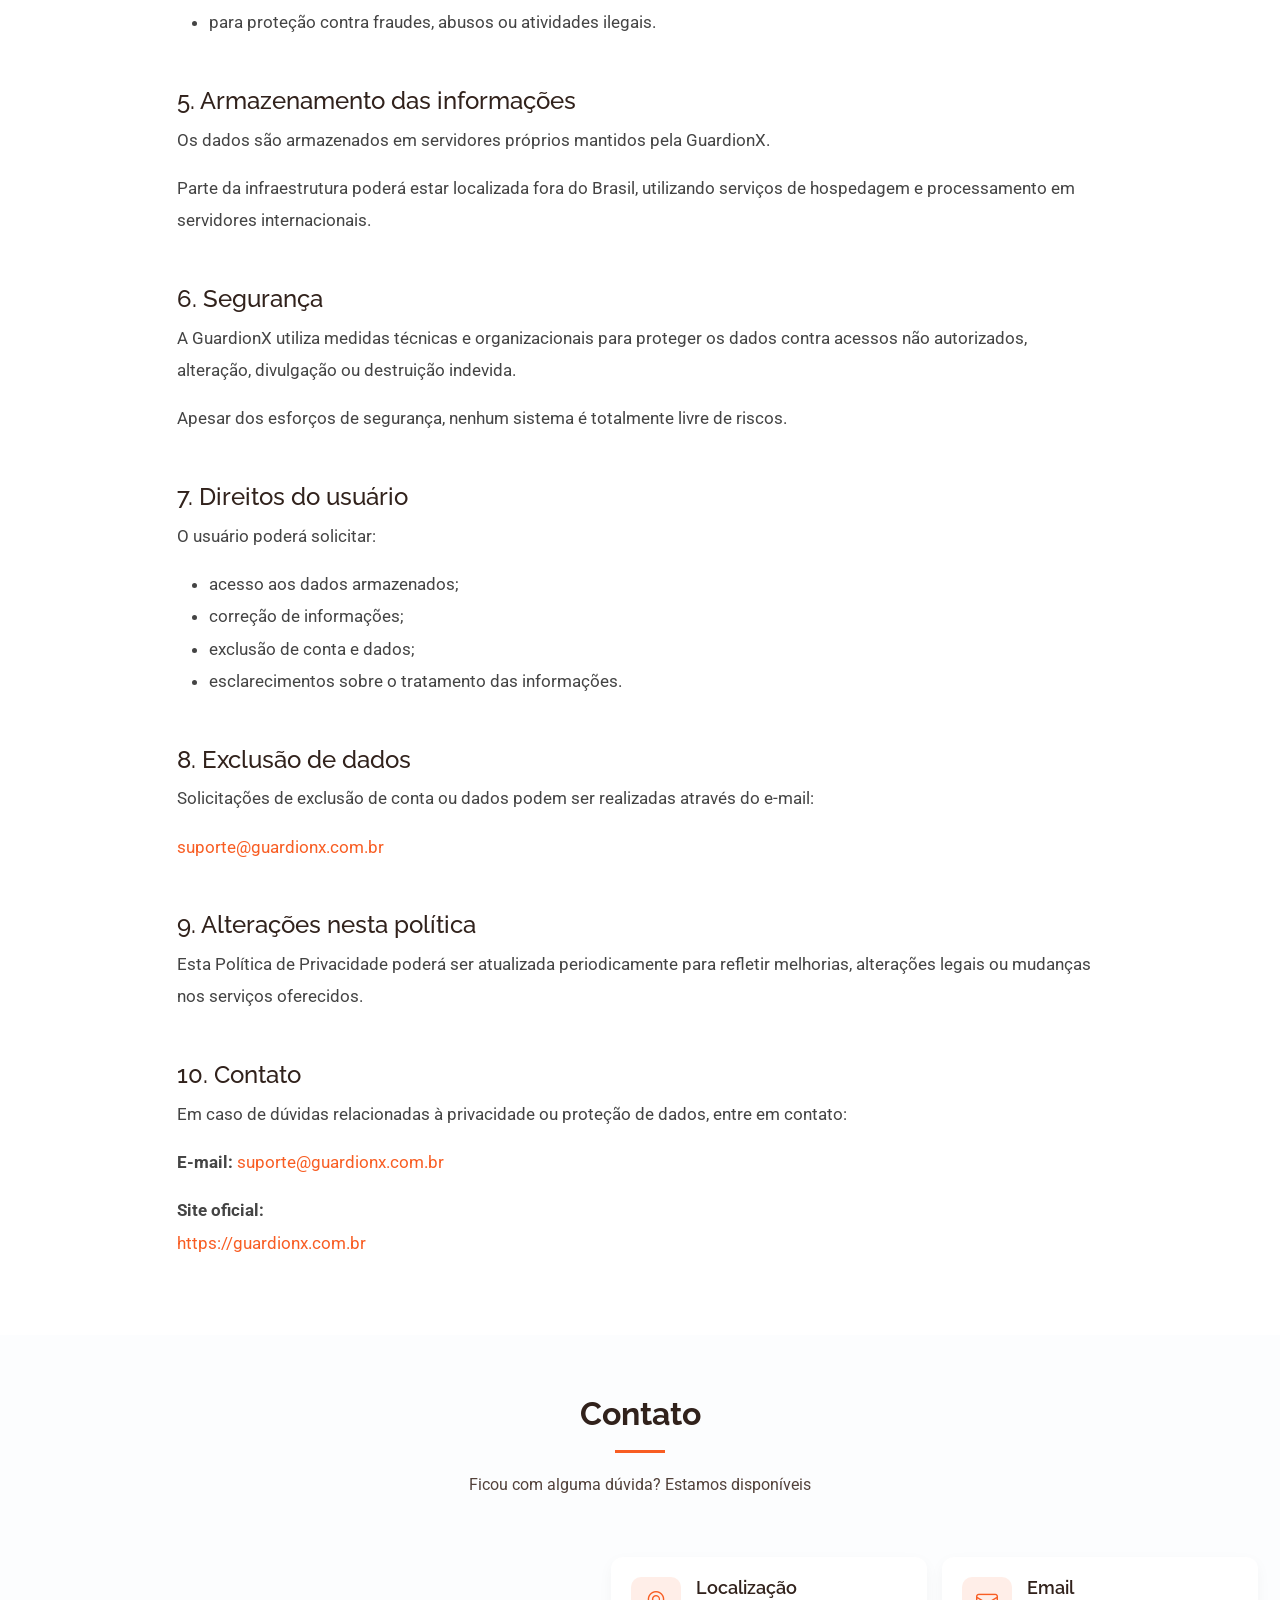
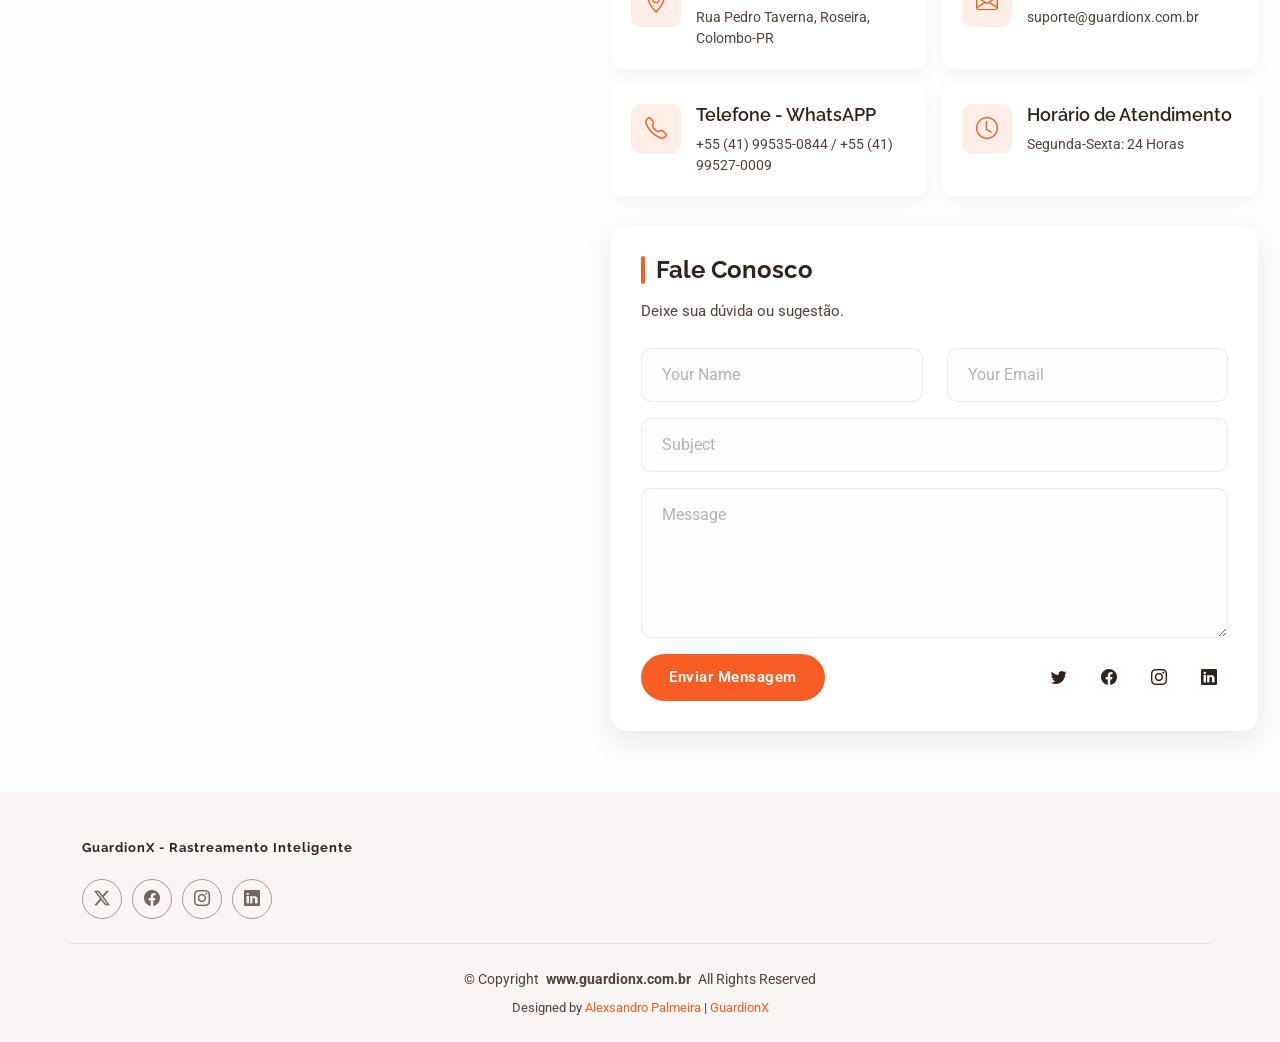
==== commit aa905a47: "Update privacidade.html" ====
--- a/privacidade.html
+++ b/privacidade.html
@@ -325,7 +325,7 @@
                 </div>
                 <div class="contato-text">
                   <h4>Email</h4>
-                  <p>alexsandro.palmeira@outlook.com.br</p>
+                  <p>suporte@guardionx.com.br</p>
                 </div>
               </div>
 
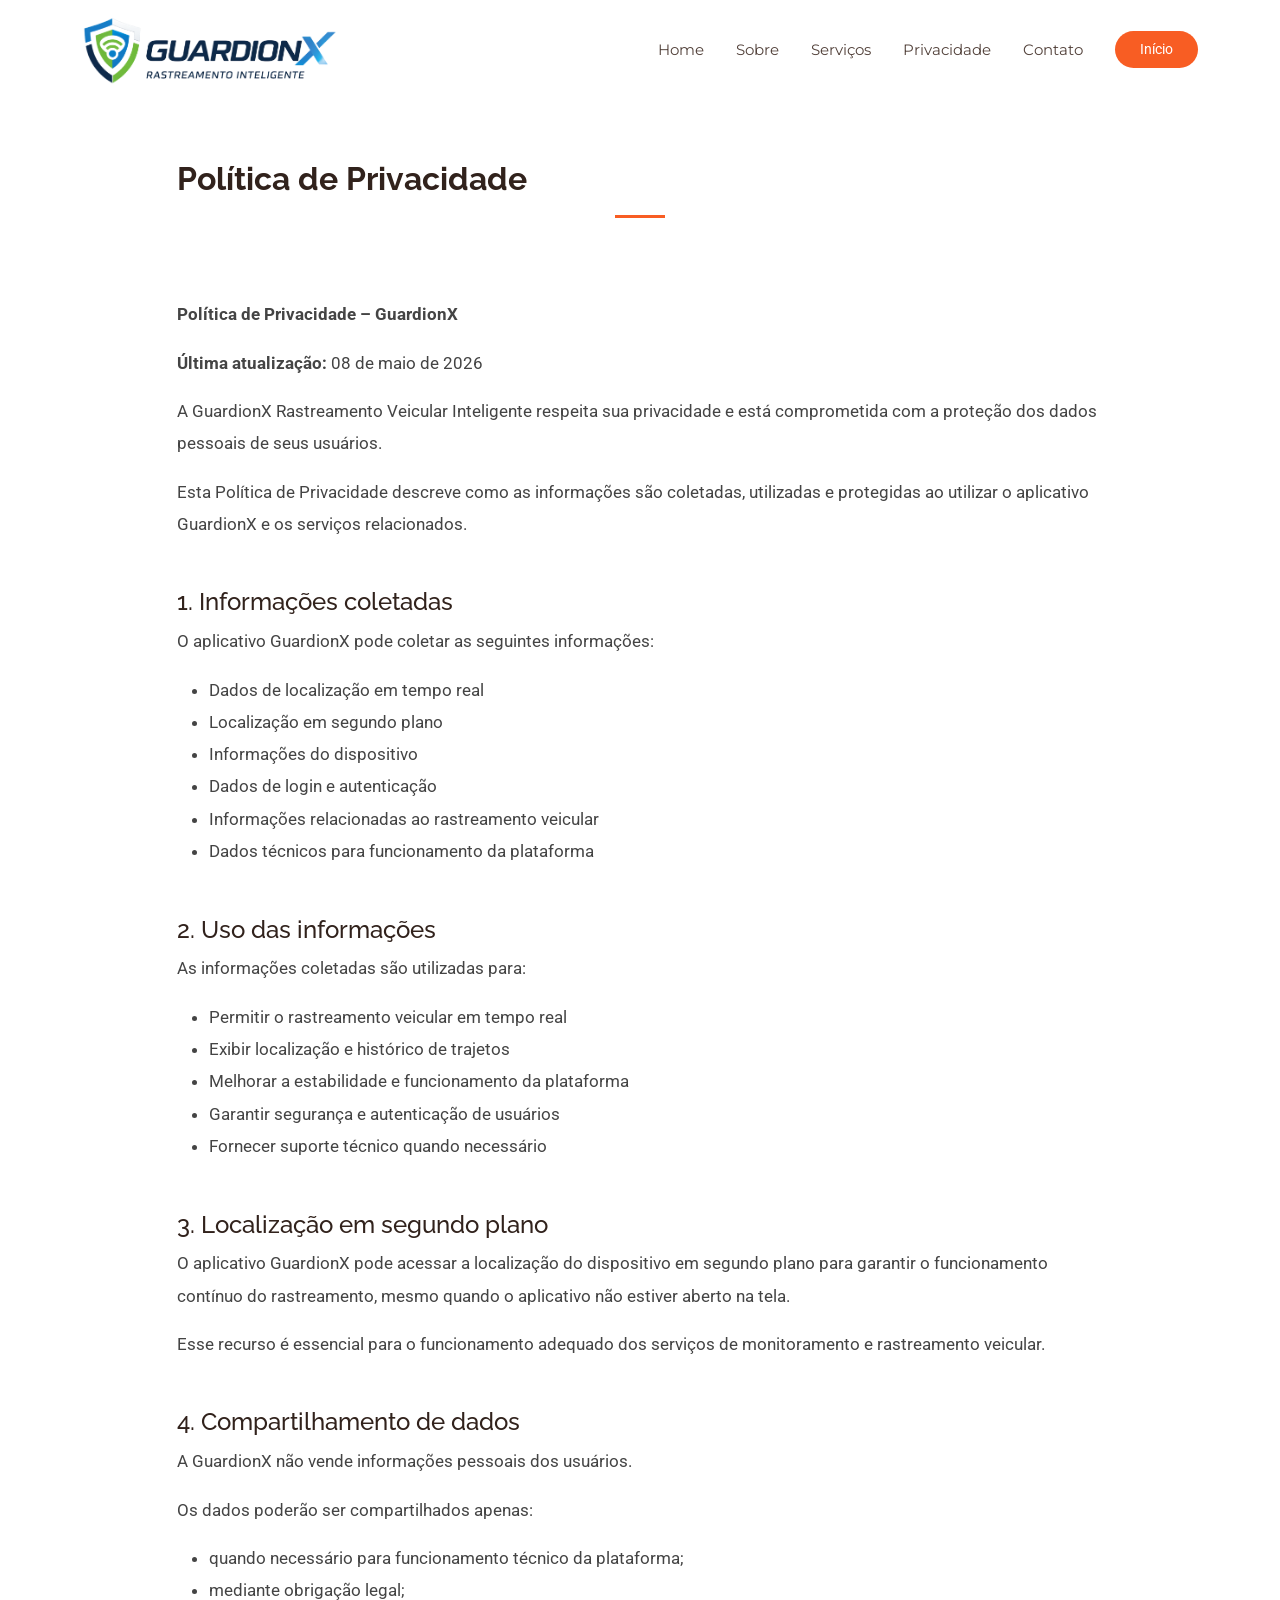
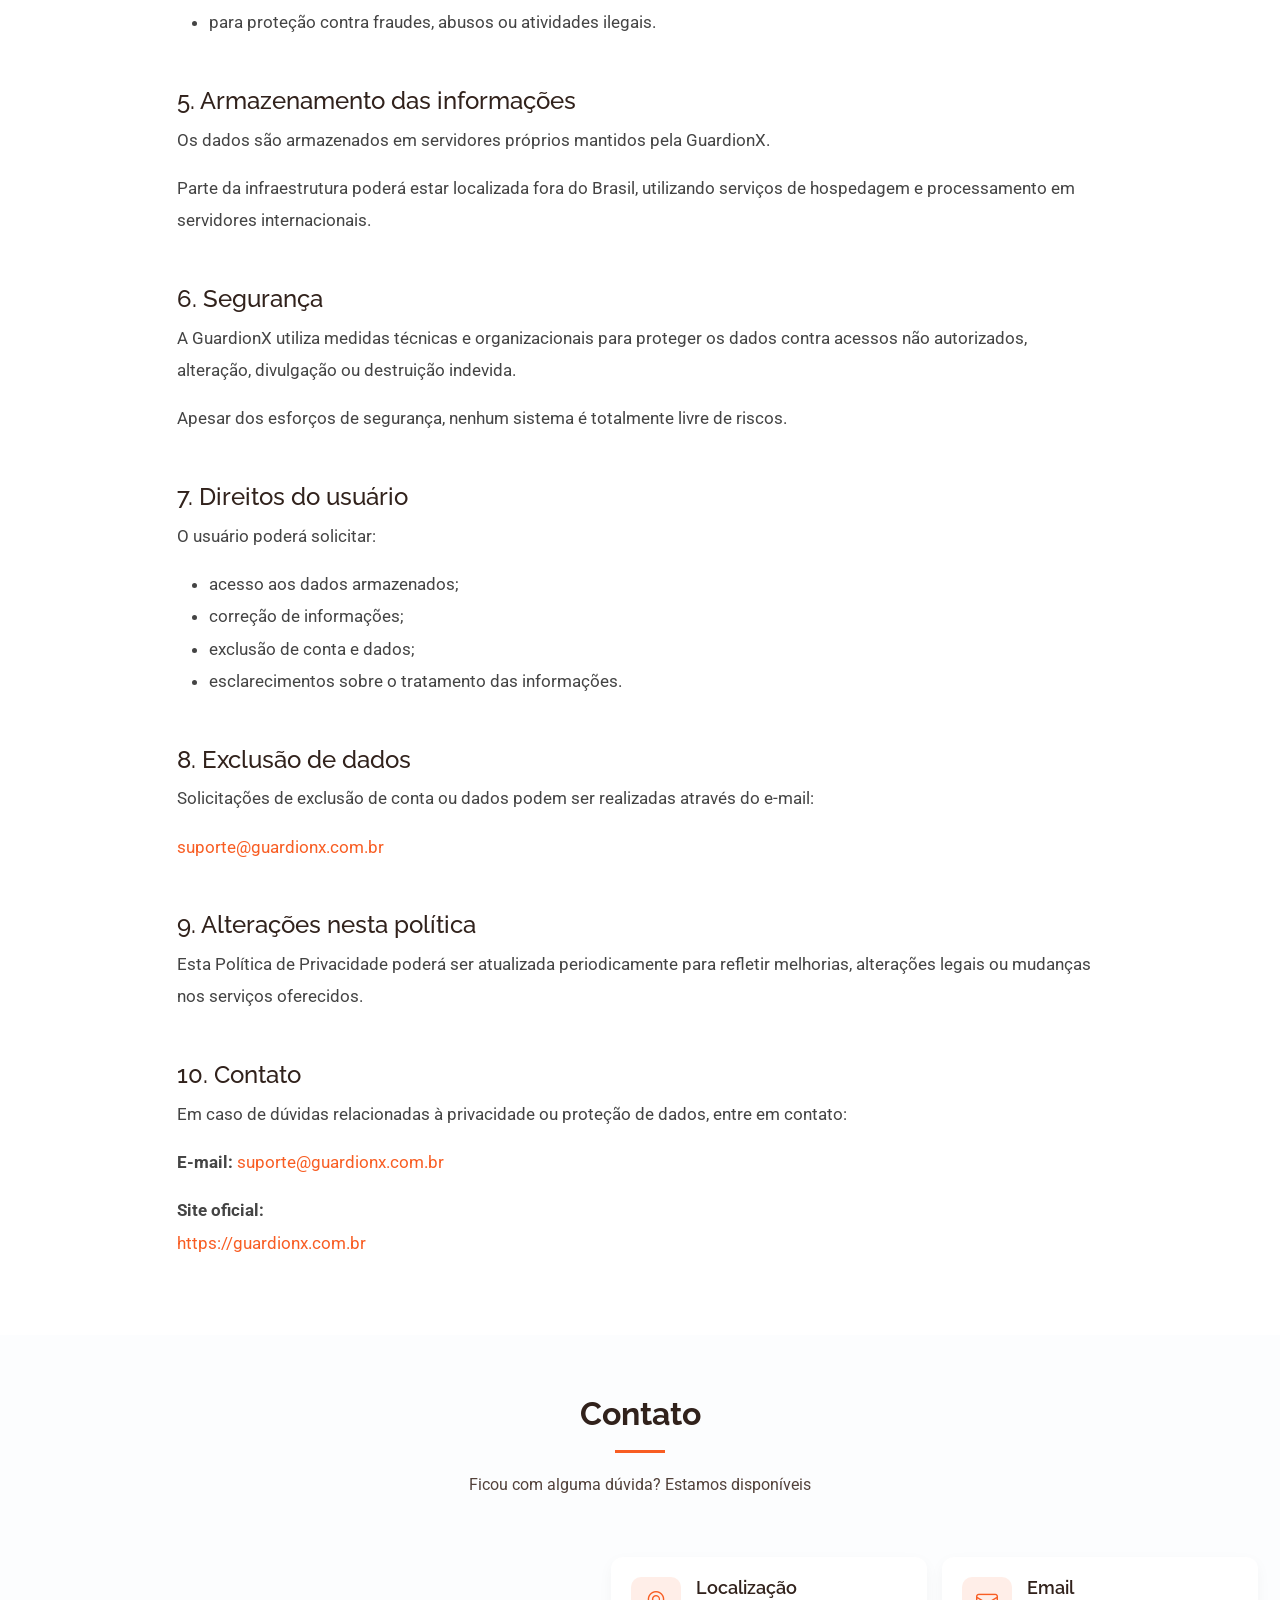
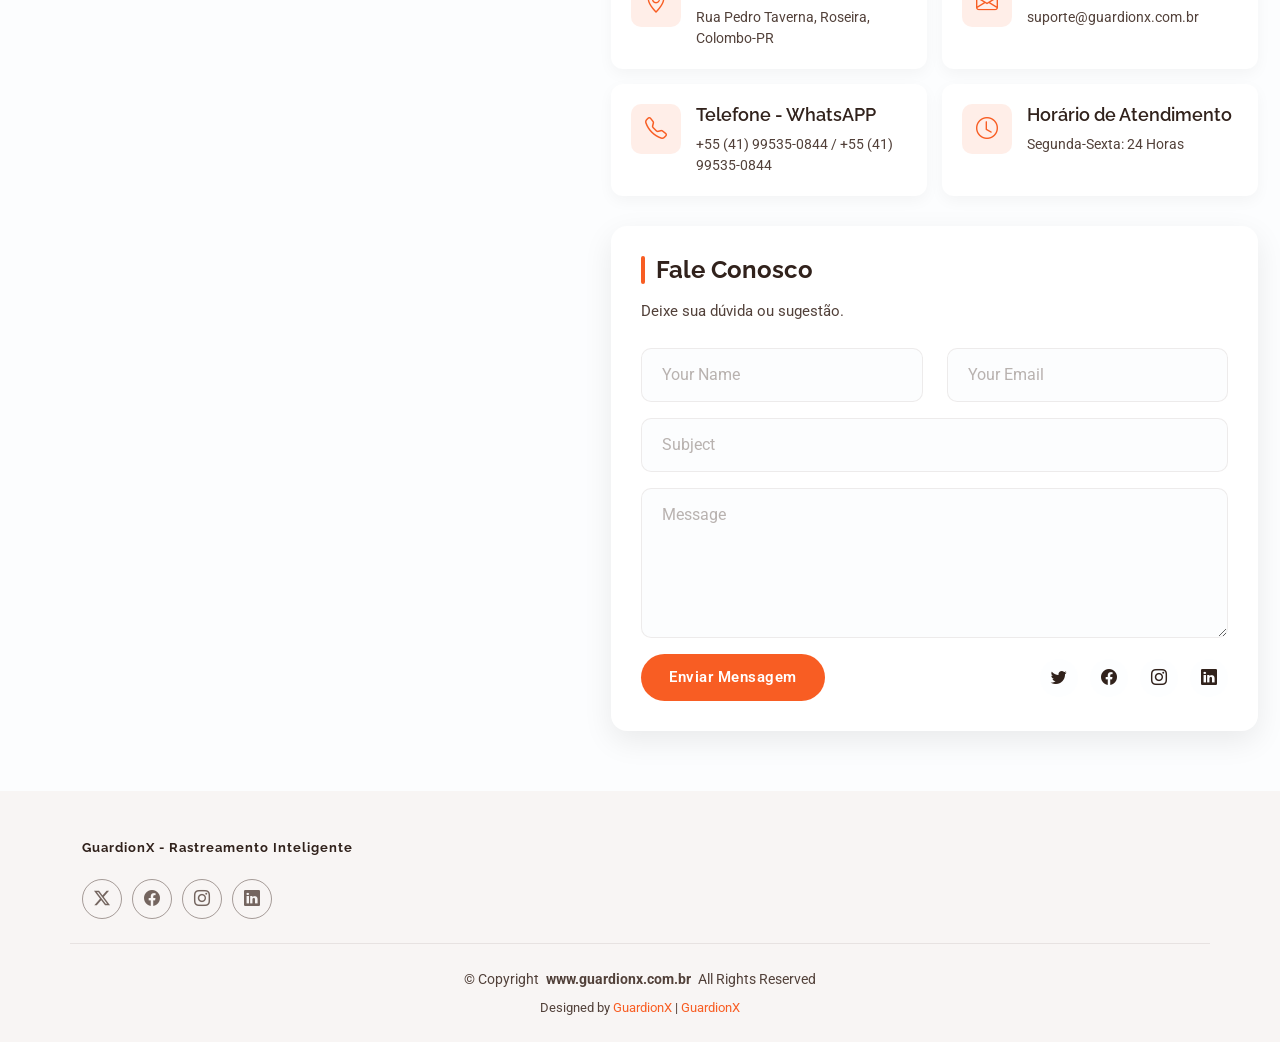
==== commit 719396e3: "Update privacidade.html" ====
--- a/privacidade.html
+++ b/privacidade.html
@@ -335,7 +335,7 @@
                 </div>
                 <div class="contato-text">
                   <h4>Telefone - WhatsAPP</h4>
-                  <p>+55 (41) 99535-0844 / +55 (41) 99527-0009</p>
+                  <p>+55 (41) 99535-0844 / +55 (41) 99535-0844</p>
                 </div>
               </div>
 
@@ -470,7 +470,7 @@
         <!-- You can delete the links only if you've purchased the pro version. -->
         <!-- Licensing information: https://bootstrapmade.com/license/ -->
         <!-- Purchase the pro version with working PHP/AJAX contato form: [buy-url] -->
-        Designed by <a href="https://wwww.guardionx.com.br/">Alexsandro Palmeira</a> | <a href="https://guardionx.com.br">GuardionX</a>
+        Designed by <a href="https://wwww.guardionx.com.br/">GuardionX</a> | <a href="https://guardionx.com.br">GuardionX</a>
       </div>
     </div>
 
